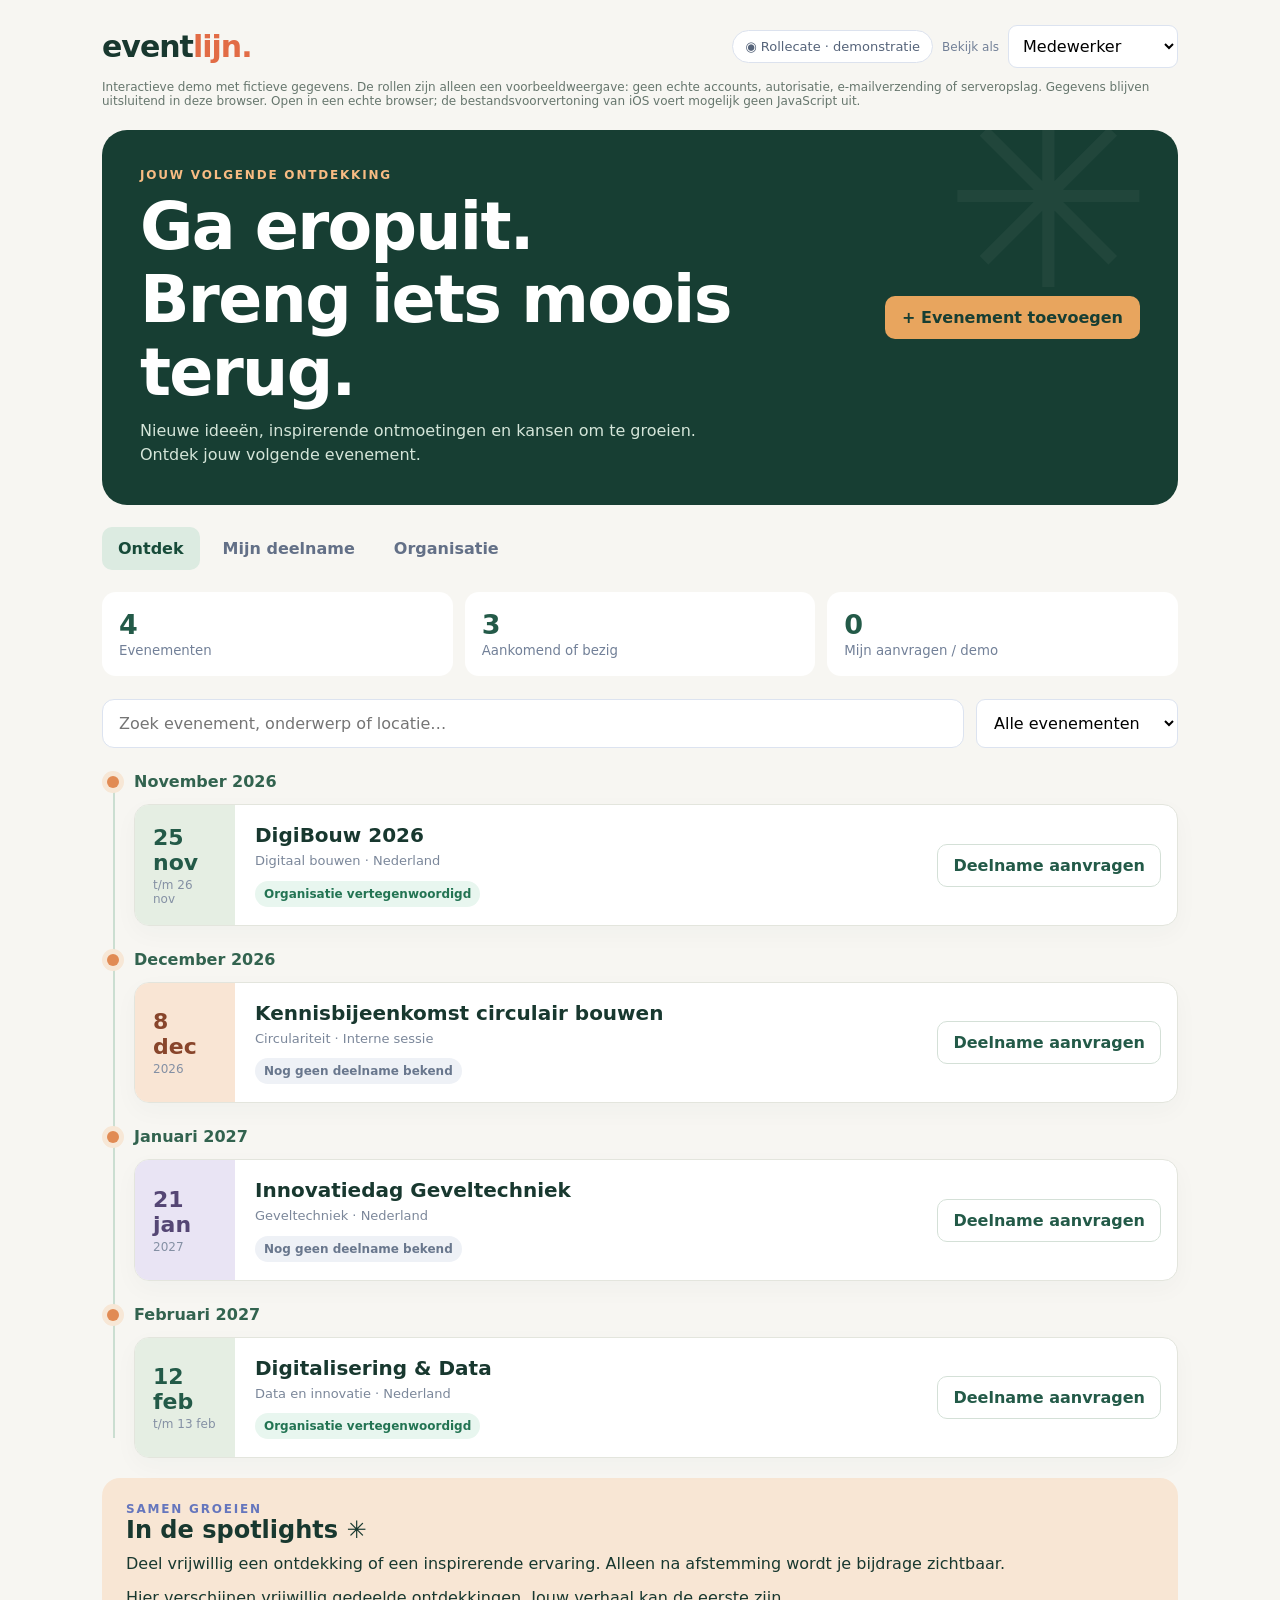
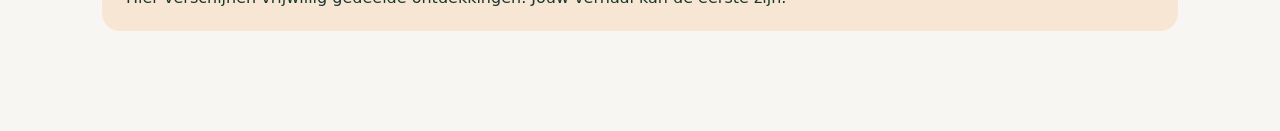
==== index.html @ b15b8f74 "Import existing Eventlijn interactive web demo" ====
<!doctype html><html lang="nl"><head><meta charset="utf-8"><meta name="viewport" content="width=device-width,initial-scale=1"><title>Eventlijn — evenementen & deelname</title><style>
:root{font-family:Inter,ui-sans-serif,system-ui,Arial;color:#1b2940;background:#f5f7fb}*{box-sizing:border-box}body{margin:0}button,input,select,textarea{font:inherit}button{cursor:pointer}button:focus-visible,input:focus-visible,select:focus-visible,textarea:focus-visible{outline:3px solid #93b4ff;outline-offset:2px}.shell{max-width:1160px;margin:auto;padding:25px 22px 80px}.top{display:flex;align-items:center;justify-content:space-between;gap:14px;flex-wrap:wrap}.logo{font-size:25px;font-weight:850;letter-spacing:-1px}.logo span{color:#5367db}.right{display:flex;align-items:center;gap:9px;flex-wrap:wrap}.chip{border:1px solid #dce2ee;border-radius:30px;padding:8px 12px;background:white;color:#56647a;font-size:13px}.notice{background:#fff8e8;border:1px solid #f3dda5;border-radius:12px;padding:12px 16px;margin:22px 0;color:#765515;font-size:13px}.hero{padding:35px 0 25px;display:flex;justify-content:space-between;gap:20px;align-items:end}.eyebrow{font-size:12px;letter-spacing:1.8px;color:#6576bd;text-transform:uppercase;font-weight:800}h1{font-size:clamp(30px,4.5vw,50px);line-height:1.12;letter-spacing:-1.7px;margin:9px 0 10px}p{line-height:1.5}.muted{color:#6c7890}.hero p{max-width:600px;margin:0}.primary{border:0;background:#4e61d5;color:white;padding:12px 17px;border-radius:10px;font-weight:750}.secondary{background:white;border:1px solid #d9e0ed;padding:11px 15px;border-radius:10px;color:#283a5b;font-weight:650}.danger{color:#b23838}.toolbar{display:flex;gap:12px;flex-wrap:wrap;align-items:center;margin:20px 0}.search{flex:1;min-width:220px}.search input{width:100%;padding:14px 16px;border:1px solid #dce3f0;border-radius:12px;background:white}select,input,textarea{border:1px solid #dce3f0;border-radius:9px;padding:10px;background:white;min-width:0}textarea{width:100%;min-height:82px;resize:vertical}.toolbar select{padding:13px}.tabs{display:flex;gap:7px;flex-wrap:wrap;margin:12px 0 22px}.tab{background:transparent;border:1px solid transparent;padding:11px 15px;border-radius:10px;color:#637087;font-weight:750}.tab.active{background:#e9edff;color:#3e50ba}.stats{display:grid;grid-template-columns:repeat(3,1fr);gap:12px;margin:0 0 23px}.stat{background:white;border:1px solid #e3e8f1;border-radius:14px;padding:17px}.stat strong{display:block;font-size:27px}.stat small{color:#728098}.timeline{position:relative;padding-left:32px;margin-top:16px}.timeline:before{content:'';position:absolute;left:11px;top:12px;bottom:20px;width:2px;background:#d8dff1}.month{font-weight:800;color:#5262aa;margin:24px 0 13px;position:relative;text-transform:capitalize}.month:before{content:'';position:absolute;left:-27px;top:4px;width:12px;height:12px;border-radius:50%;background:#6476dd;box-shadow:0 0 0 5px #e8ecff}.event{display:grid;grid-template-columns:94px 1fr auto;gap:20px;align-items:center;background:white;border:1px solid #e3e8f1;border-radius:15px;padding:20px;margin:12px 0;box-shadow:0 6px 20px #24345508}.date{font-size:22px;font-weight:850;color:#4458b7}.date span{display:block;font-size:12px;font-weight:500;color:#8490a4;margin-top:3px}.event h3{font-size:18px;margin:0 0 4px}.event p{font-size:13px;color:#7b879a;margin:0 0 10px}.tag{display:inline-block;border-radius:50px;padding:6px 9px;background:#e8f6ef;color:#237453;font-size:12px;font-weight:700}.tag.mutedtag{background:#eef1f6;color:#69778d}.tag.now{background:#fff0d8;color:#96651c}.panel{background:white;border:1px solid #e3e8f1;border-radius:15px;padding:22px;margin-top:16px}.panel h2{margin:0 0 14px}.item{padding:14px 0;border-bottom:1px solid #edf0f5;display:flex;justify-content:space-between;align-items:center;gap:14px;flex-wrap:wrap}.item:last-child{border-bottom:0}.item small{color:#748099}.actions{display:flex;gap:7px;flex-wrap:wrap}.empty{background:white;border:1px dashed #d6dfef;border-radius:12px;padding:26px;color:#7b8799}.overlay{position:fixed;inset:0;background:#16233a99;display:none;align-items:center;justify-content:center;padding:18px;z-index:10}.overlay.show{display:flex}.dialog{background:white;border-radius:18px;width:min(570px,100%);max-height:92vh;overflow:auto;padding:25px;box-shadow:0 20px 70px #17223835}.dialog h2{margin:0 0 7px}.fields{display:grid;grid-template-columns:1fr 1fr;gap:13px}.field{display:flex;flex-direction:column;gap:6px;margin:12px 0}.field label{font-size:13px;font-weight:700}.wide{grid-column:1/-1}.footer{display:flex;justify-content:flex-end;gap:8px;margin-top:20px}.hint{font-size:12px;color:#728097}.hidden{display:none!important}@media(max-width:720px){.event{grid-template-columns:1fr;gap:10px}.event .secondary{width:100%}.stats{grid-template-columns:1fr 1fr}.hero{display:block}.fields{grid-template-columns:1fr}.shell{padding:18px 14px 60px}}

:root{background:#f7f6f2;color:#18382f}.shell{max-width:1120px}.logo{color:#18382f;font-size:30px}.logo span{color:#e26c46}.hero{background:#173e33;color:#fff;border-radius:25px;padding:38px;margin:22px 0;position:relative;overflow:hidden;align-items:center}.hero:after{content:'✳';position:absolute;right:25px;top:-75px;font-size:250px;color:#ffffff0b;pointer-events:none}.hero .muted{color:#d4e5d9}.hero .eyebrow{color:#f8bc83}.hero h1{max-width:650px;font-size:clamp(36px,6vw,65px)}.primary{background:#e8a55e;color:#173e33;position:relative;z-index:1}.secondary{color:#235a48;border-color:#d4e0d7}.tab.active{background:#dcebe1;color:#174b39}.month{color:#32634f}.month:before{background:#e18b54;box-shadow:0 0 0 5px #f7e7d6}.timeline:before{background:#cbded1}.event{border:1px solid #e3e5dd;box-shadow:0 8px 25px #173e3308;grid-template-columns:100px 1fr auto;padding:0;overflow:hidden}.event .date{background:#e5eee3;color:#235a48;align-self:stretch;display:flex;flex-direction:column;justify-content:center;padding:18px}.event>div:nth-child(2){padding:18px 0}.event>button{margin:16px}.event:nth-of-type(3n+2) .date{background:#f9e5d4;color:#88452b}.event:nth-of-type(3n+3) .date{background:#e9e4f4;color:#554674}.stat{border:0;background:#fff}.stat strong{color:#235a48}.notice{background:transparent;border:0;padding:0;color:#66766d;margin:12px 0;font-size:12px}.spot{background:#f8e6d4;border-radius:18px;padding:24px;margin:20px 0}.spot h2{margin:0 0 8px}.spot p{margin:0 0 12px}.spotitem{background:#fff9f2;border-radius:12px;padding:14px;margin-top:8px}.tag{white-space:normal}.hero .primary{flex-shrink:0}.progress{font-size:12px;color:#32634f;margin-top:7px}.dialog{border-radius:24px}.event h3{font-size:20px}.toast{position:fixed;bottom:20px;left:50%;transform:translateX(-50%);background:#173e33;color:white;padding:14px 20px;border-radius:12px;z-index:30;max-width:90%;box-shadow:0 5px 25px #0003}.confetti{position:fixed;top:-20px;z-index:40;pointer-events:none;animation:fall 1.5s ease-in forwards}@keyframes fall{to{transform:translateY(110vh) rotate(480deg);opacity:0}}@media(prefers-reduced-motion:reduce){.confetti{display:none}}@media(max-width:720px){.hero{padding:25px}.hero .primary{margin-top:20px}.event{grid-template-columns:76px 1fr;gap:10px}.event .date{padding:12px;font-size:17px}.event>div:nth-child(2){padding:12px 10px 0 0}.event>button{grid-column:1/-1;width:auto!important;margin:0 12px 12px}.timeline{padding-left:22px}.timeline:before{left:4px}.month:before{left:-23px}.stats{grid-template-columns:repeat(3,1fr);gap:6px}.stat{padding:10px}.stat strong{font-size:22px}.stat small{font-size:11px}}
</style></head><body><div class="shell"><header class="top"><div class="logo">event<span>lijn.</span></div><div class="right"><span class="chip">◉ Rollecate · demonstratie</span><label for="role" class="hint">Bekijk als</label><select id="role"><option value="employee">Medewerker</option><option value="manager">Leidinggevende</option><option value="vera">Vera · beheer</option></select></div></header><div class="notice">Interactieve demo met fictieve gegevens. De rollen zijn alleen een voorbeeldweergave: geen echte accounts, autorisatie, e-mailverzending of serveropslag. Gegevens blijven uitsluitend in deze browser. Open in een echte browser; de bestandsvoorvertoning van iOS voert mogelijk geen JavaScript uit.</div><section class="hero"><div><div class="eyebrow">Jouw volgende ontdekking</div><h1>Ga eropuit.<br>Breng iets moois terug.</h1><p class="muted">Nieuwe ideeën, inspirerende ontmoetingen en kansen om te groeien. Ontdek jouw volgende evenement.</p></div><button class="primary" id="add">+ Evenement toevoegen</button></section><nav class="tabs" aria-label="Onderdelen"><button class="tab active" data-view="events">Ontdek</button><button class="tab" data-view="requests">Mijn deelname</button><button class="tab" data-view="admin">Organisatie</button></nav><section id="eventsView"><div class="stats"><div class="stat"><strong id="countEvents">0</strong><small>Evenementen</small></div><div class="stat"><strong id="countUpcoming">0</strong><small>Aankomend of bezig</small></div><div class="stat"><strong id="countRequests">0</strong><small>Mijn aanvragen / demo</small></div></div><div class="toolbar"><div class="search"><input id="search" placeholder="Zoek evenement, onderwerp of locatie…" aria-label="Zoek evenementen"></div><select id="filter" aria-label="Filter evenementen"><option value="all">Alle evenementen</option><option value="upcoming">Aankomend / bezig</option><option value="past">Afgelopen</option></select></div><div id="timeline" class="timeline"></div><section class="spot"><div class="eyebrow">Samen groeien</div><h2>In de spotlights ✳</h2><p>Deel vrijwillig een ontdekking of een inspirerende ervaring. Alleen na afstemming wordt je bijdrage zichtbaar.</p><div id="spotlights"></div></section></section><section id="requestsView" class="hidden"><div class="panel"><h2 id="requestHeading">Mijn aanvragen</h2><p class="muted" id="requestIntro"></p><div id="requestList"></div></div></section><section id="adminView" class="hidden"><div class="panel"><h2>Organisatie-instellingen</h2><p>Rollecate is in deze demo de eerste organisatie. Vera beoordeelt nieuwe accounts en neemt definitieve besluiten.</p><div class="item"><div><b>Nieuwe medewerker</b><br><small>Registratie wacht op bevestiging door Vera</small></div><span class="tag mutedtag">Demo: nog niet gekoppeld</span></div><div class="item"><div><b>Gegevensopslag</b><br><small>JSON-export voor testdoeleinden; geen centrale opslag</small></div><button class="secondary" id="export">Exporteer demo-JSON</button></div><div class="item"><div><b>Demo opnieuw beginnen</b><br><small>Verwijdert alleen de lokaal opgeslagen testgegevens in deze browser</small></div><button class="secondary danger" id="reset">Reset demo</button></div></div></section></div><div class="overlay" id="overlay" role="dialog" aria-modal="true" aria-labelledby="dialogTitle"><div class="dialog"><h2 id="dialogTitle"></h2><p class="muted" id="dialogInfo"></p><form id="form"><div id="fields"></div><div class="footer"><button type="button" class="secondary" id="cancel">Annuleren</button><button type="submit" class="primary" id="submit">Opslaan</button></div></form></div></div><script>
const seed=[{id:'ev1',title:'DigiBouw 2026',start:'2026-11-25',end:'2026-11-26',location:'Nederland',topic:'Digitaal bouwen',represented:true},{id:'ev2',title:'Kennisbijeenkomst circulair bouwen',start:'2026-12-08',end:'2026-12-08',location:'Interne sessie',topic:'Circulariteit',represented:false},{id:'ev3',title:'Innovatiedag Geveltechniek',start:'2027-01-21',end:'2027-01-21',location:'Nederland',topic:'Geveltechniek',represented:false},{id:'ev4',title:'Digitalisering & Data',start:'2027-02-12',end:'2027-02-13',location:'Nederland',topic:'Data en innovatie',represented:true}];const makeId=()=> 'demo-'+Date.now().toString(36)+'-'+Math.random().toString(36).slice(2);const key='eventlijn-demo-v4';let state;try{state=JSON.parse(localStorage.getItem(key))}catch{}if(!state||!Array.isArray(state.events)||!Array.isArray(state.requests))state={events:JSON.parse(JSON.stringify(seed)),requests:[]};const demoEmail='medewerker@example.test',demoManager='manager@example.test';let role='employee',view='events',selected=null,mode='';const $=id=>document.getElementById(id),save=()=>{try{localStorage.setItem(key,JSON.stringify(state))}catch{}},fmt=s=>new Date(s+'T12:00:00').toLocaleDateString('nl-NL',{day:'numeric',month:'short'}),month=s=>new Date(s+'T12:00:00').toLocaleDateString('nl-NL',{month:'long',year:'numeric'}),today=()=>new Date().toLocaleDateString('sv-SE'),norm=s=>(s||'').toLowerCase().normalize('NFD').replace(/[\u0300-\u036f]/g,'').replace(/[^a-z0-9]/g,'');function distance(a,b){a=norm(a);b=norm(b);const d=Array.from({length:a.length+1},(_,i)=>[i]);for(let j=1;j<=b.length;j++)d[0][j]=j;for(let i=1;i<=a.length;i++)for(let j=1;j<=b.length;j++)d[i][j]=Math.min(d[i-1][j]+1,d[i][j-1]+1,d[i-1][j-1]+(a[i-1]===b[j-1]?0:1));return d[a.length][b.length]}function field(name,label,type='text',required=true,extra=''){return `<div class="field"><label for="f_${name}">${label}</label><input id="f_${name}" name="${name}" type="${type}" ${required?'required':''} ${extra}></div>`}function textarea(name,label,required=true){return `<div class="field wide"><label for="f_${name}">${label}</label><textarea id="f_${name}" name="${name}" ${required?'required':''}></textarea></div>`}function open(title,info,html,action,button='Opslaan'){mode=action;$('dialogTitle').textContent=title;$('dialogInfo').textContent=info;$('fields').innerHTML=`<div class="fields">${html}</div>`;$('submit').textContent=button;$('overlay').classList.add('show');$('fields').querySelector('input')?.focus()}function close(){$('overlay').classList.remove('show')}function render(){const q=norm($('search').value),f=$('filter').value,now=today();const list=state.events.filter(e=>(!q||norm(e.title+' '+e.topic+' '+e.location).includes(q)||distance(e.title,q)<=2)&&(f==='all'||(f==='upcoming'?e.end>=now:e.end<now))).sort((a,b)=>a.start.localeCompare(b.start));$('countEvents').textContent=state.events.length;$('countUpcoming').textContent=state.events.filter(e=>e.end>=now).length;$('countRequests').textContent=state.requests.filter(r=>role==='vera'||(role==='manager'?r.manager===demoManager:r.email===demoEmail)).length;$('timeline').replaceChildren();if(!list.length){$('timeline').innerHTML='<div class="empty">Geen evenementen gevonden. Je kunt zelf een evenement toevoegen.</div>';return}let last='';for(const e of list){const m=month(e.start);if(m!==last){const h=document.createElement('div');h.className='month';h.textContent=m;$('timeline').append(h);last=m}const card=document.createElement('article');card.className='event';const date=document.createElement('div');date.className='date';date.textContent=fmt(e.start);const sub=document.createElement('span');sub.textContent=e.start!==e.end?'t/m '+fmt(e.end):e.start.slice(0,4);date.append(sub);const info=document.createElement('div'),h=document.createElement('h3');h.textContent=e.title;const p=document.createElement('p');p.textContent=e.topic+' · '+e.location;const tag=document.createElement('span');tag.className='tag'+((e.represented||state.requests.some(r=>r.eventId===e.id&&['Goedgekeurd','Evaluatie open','Afgesloten'].includes(r.status)))?'':' mutedtag');tag.textContent=(e.represented||state.requests.some(r=>r.eventId===e.id&&['Goedgekeurd','Evaluatie open','Afgesloten'].includes(r.status)))?'Organisatie vertegenwoordigd':'Nog geen deelname bekend';info.append(h,p,tag);const b=document.createElement('button');b.className='secondary';b.textContent='Deelname aanvragen';b.onclick=()=>request(e);card.append(date,info,b);$('timeline').append(card)}}function request(e){selected=e;open('Deelname aanvragen',e.title+' · '+fmt(e.start)+(e.start===e.end?'':' – '+fmt(e.end)),field('name','Naam','text',true,'value="Demo medewerker"')+field('email','Zakelijk e-mailadres','email',true,'value="medewerker@example.test" readonly')+field('manager','E-mailadres leidinggevende','email',true,'value="manager@example.test" readonly')+field('day','Bezoekdag','date',true,`min="${e.start}" max="${e.end}" value="${e.start}"`)+textarea('goal','Wat wil je ontdekken?')+textarea('benefit','Wat kan dit jouw organisatie brengen?'),'request','Aanvraag vastleggen')}function addEvent(){open('Nieuw evenement','Controleer eerst of het evenement al in de tijdlijn staat.',field('title','Naam evenement')+field('start','Startdatum','date')+field('end','Einddatum','date')+field('location','Locatie','text',false)+field('topic','Onderwerp','text',false),'event','Evenement toevoegen');$('f_title').addEventListener('input',()=>{const v=$('f_title').value;const matches=state.events.filter(e=>norm(v).length>3&&(norm(e.title).includes(norm(v))||distance(e.title,v)<=3));$('dialogInfo').textContent=matches.length?'Mogelijk al aanwezig: '+matches.map(e=>e.title).join(', '):'Controleer eerst of het evenement al in de tijdlijn staat.'})}function requestList(){const list=$('requestList');list.replaceChildren();$('requestHeading').textContent=role==='employee'?'Mijn aanvragen':role==='manager'?'Aanvragen ter beoordeling':'Centrale aanvragen';$('requestIntro').textContent=role==='employee'?'In deze demo zijn aanvragen lokaal zichtbaar. Er is nog geen echte accountcontrole.':role==='manager'?'Voorbeeld van de eerste goedkeuringsstap.':'Vera ziet alle aanvragen, inclusief openstaande beoordelingen en evaluaties.';if(!state.requests.length){list.innerHTML='<div class="empty">Nog geen aanvragen. Maak een aanvraag via de tijdlijn.</div>';return}for(const r of [...state.requests].filter(r=>role==='vera'||(role==='manager'?r.manager===demoManager:r.email===demoEmail)).reverse()){const e=state.events.find(x=>x.id===r.eventId);const item=document.createElement('div');item.className='item';const d=document.createElement('div');const b=document.createElement('b');b.textContent=(e?.title||'Evenement')+' · '+r.name;const sm=document.createElement('small');sm.textContent=`${r.day} · ${r.status} · ${r.email}`;d.append(b,document.createElement('br'),sm);const goal=document.createElement('p');goal.textContent=r.goal||'';d.append(goal);if(r.benefit){const benefit=document.createElement('small');benefit.textContent=r.benefit;d.append(benefit)}const a=document.createElement('div');a.className='actions';function btn(label,fn){const x=document.createElement('button');x.className='secondary';x.textContent=label;x.onclick=fn;a.append(x)}if(role==='manager'&&r.status==='Bij leidinggevende'){btn('Goedkeuren',()=>change(r,'Bij Vera','Leidinggevende akkoord'));btn('Afwijzen',()=>change(r,'Afgewezen door leidinggevende','Leidinggevende afgewezen'))}if(role==='vera'){if(r.status==='Bij Vera'){btn('Definitief akkoord',()=>change(r,'Goedgekeurd','Vera akkoord'));btn('Afwijzen',()=>change(r,'Afgewezen door Vera','Vera afgewezen'))}if(r.status==='Goedgekeurd'){btn('Deelname intrekken',()=>change(r,'Ingetrokken door Vera','Vera heeft deelname ingetrokken'))}if(r.status==='Goedgekeurd'||r.status==='Evaluatie open'){btn('Afsluiten',()=>closeOut(r))}}if(role==='employee'&&(r.status==='Goedgekeurd'||r.status==='Evaluatie open'))btn('Terugkoppeling',()=>evaluation(r));if(role==='employee'&&r.status==='Afgesloten'&&!r.spot)btn('In de spotlights',()=>spot(r));if(role==='vera'&&r.spot&&!r.spot.published)btn('Publiceren na afstemming',()=>{if(confirm('Is de tekst afgestemd met de medewerker?')){r.spot.published=true;save();renderSpots();requestList()}});if(r.spot&&r.spot.published&&(role==='employee'||role==='vera'))btn('Spotlight intrekken',()=>{r.spot.published=false;save();renderSpots();requestList()});item.append(d,a);list.append(item)}}function change(r,status,note){r.status=status;r.history.push({at:new Date().toISOString(),note});save();requestList();render()}function evaluation(r){selected=r;open('Terugkoppeling','Leg kort vast wat het evenement heeft opgeleverd.',textarea('outcome','Wat heb je daadwerkelijk opgehaald?')+field('reference','Waar is eventuele kennis opgeslagen? (link of locatie)', 'text',false),'evaluation','Terugkoppeling opslaan')}function closeOut(r){selected=r;open('Deelname afsluiten','Vera kan ook na mondeling contact afsluiten.',`<div class="field wide"><label for="f_result">Afsluitreden</label><select name="result" id="f_result"><option>Doel behaald</option><option>Vervolgactie nodig</option><option>Doel niet behaald</option><option>Mondeling afgehandeld</option><option>Administratief afgesloten</option></select></div>`+textarea('note','Korte toelichting',false)+field('reference','Verwijzing naar opgeslagen kennis', 'text',false),'close','Afsluiten')}function spot(r){selected=r;open('Jouw moment in de spotlights','Vrijwillig. Vera publiceert pas na afstemming.',textarea('spot','Welke ontdekking wil je delen?'),'spot','Voorstellen')}function renderSpots(){const el=$('spotlights');el.replaceChildren();const rows=state.requests.filter(r=>r.spot?.published);if(!rows.length){el.textContent='Hier verschijnen vrijwillig gedeelde ontdekkingen. Jouw verhaal kan de eerste zijn.';return}for(const r of rows){const d=document.createElement('div');d.className='spotitem';const h=document.createElement('strong');h.textContent=r.name+' · '+(state.events.find(e=>e.id===r.eventId)?.title||'Evenement');const p=document.createElement('p');p.textContent=r.spot.text;d.append(h,p);el.append(d)}}function celebrate(message){const t=document.createElement('div');t.className='toast';t.setAttribute('role','status');t.textContent=message;document.body.append(t);setTimeout(()=>t.remove(),3500);for(let i=0;i<22;i++){const c=document.createElement('span');c.className='confetti';c.textContent='✦';c.style.left=Math.random()*100+'vw';c.style.color=['#e8a55e','#32735a','#e26c46'][i%3];c.style.animationDelay=Math.random()*.35+'s';document.body.append(c);setTimeout(()=>c.remove(),2000)}}function exportJson(){const blob=new Blob([JSON.stringify({schemaVersion:2,organization:'Rollecate',...state},null,2)],{type:'application/json'});const url=URL.createObjectURL(blob),a=document.createElement('a');a.href=url;a.download='eventlijn-demo.json';a.click();setTimeout(()=>URL.revokeObjectURL(url),1000)}$('form').onsubmit=ev=>{ev.preventDefault();const data={};new FormData(ev.target).forEach((value,key)=>{data[key]=value});if(mode==='event'){if(data.end<data.start){alert('Einddatum moet op of na de startdatum liggen.');return}const dup=state.events.find(e=>norm(e.title)===norm(data.title)&&e.start<=data.end&&e.end>=data.start);if(dup){alert('Dit evenement bestaat al in de gekozen periode. Gebruik de bestaande kaart.');return}state.events.push({id:makeId(),...data,represented:false})}else if(mode==='request'){state.requests.push({id:makeId(),eventId:selected.id,...data,status:'Bij leidinggevende',history:[{at:new Date().toISOString(),note:'Aanvraag lokaal aangemaakt'}]});celebrate('Aanvraag vastgelegd! Op naar iets nieuws.');}else if(mode==='spot'){selected.spot={text:data.spot,published:false};celebrate('Je bijdrage is klaar voor afstemming.');}else if(mode==='evaluation'){selected.outcome=data.outcome;selected.reference=data.reference;selected.status='Evaluatie open';selected.history.push({at:new Date().toISOString(),note:'Terugkoppeling ingevuld'})}else if(mode==='close'){selected.result=data.result;selected.note=data.note;selected.reference=data.reference||selected.reference||'';selected.status='Afgesloten';selected.history.push({at:new Date().toISOString(),note:'Afgesloten: '+data.result})}save();close();render();renderSpots();requestList();if(mode==='request'){view='requests';switchView()} };function switchView(){for(const v of ['events','requests','admin'])$(v+'View').classList.toggle('hidden',v!==view);document.querySelectorAll('[data-view]').forEach(b=>b.classList.toggle('active',b.dataset.view===view));requestList()}document.querySelectorAll('[data-view]').forEach(b=>b.onclick=()=>{view=b.dataset.view;switchView()});$('role').onchange=e=>{role=e.target.value;requestList()};$('search').oninput=render;$('filter').onchange=render;$('add').onclick=addEvent;$('cancel').onclick=close;$('overlay').onclick=e=>{if(e.target===$('overlay'))close()};document.addEventListener('keydown',e=>{if(e.key==='Escape')close()});$('export').onclick=exportJson;$('reset').onclick=()=>{if(confirm('Alle lokale demo-aanvragen en toegevoegde evenementen wissen?')){state={events:JSON.parse(JSON.stringify(seed)),requests:[]};save();render();requestList()}};render();renderSpots();switchView();
</script></body></html>
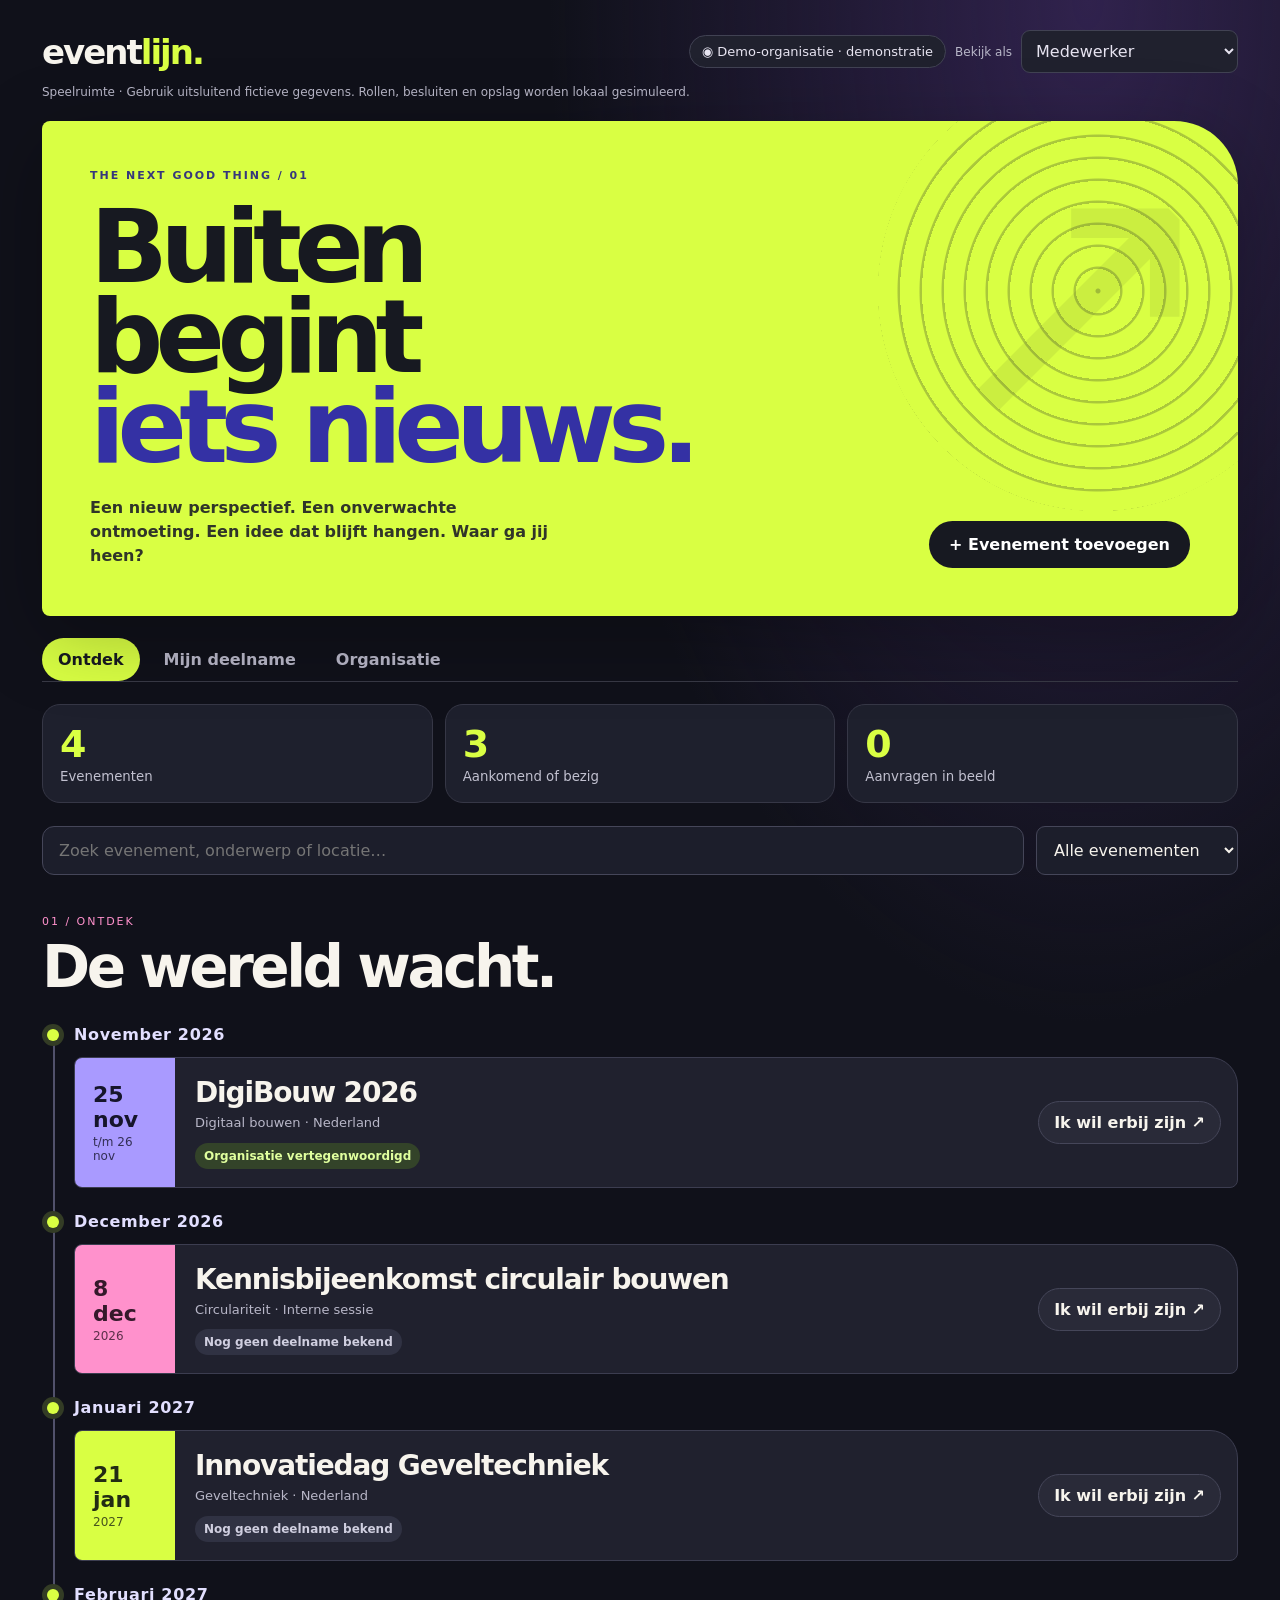
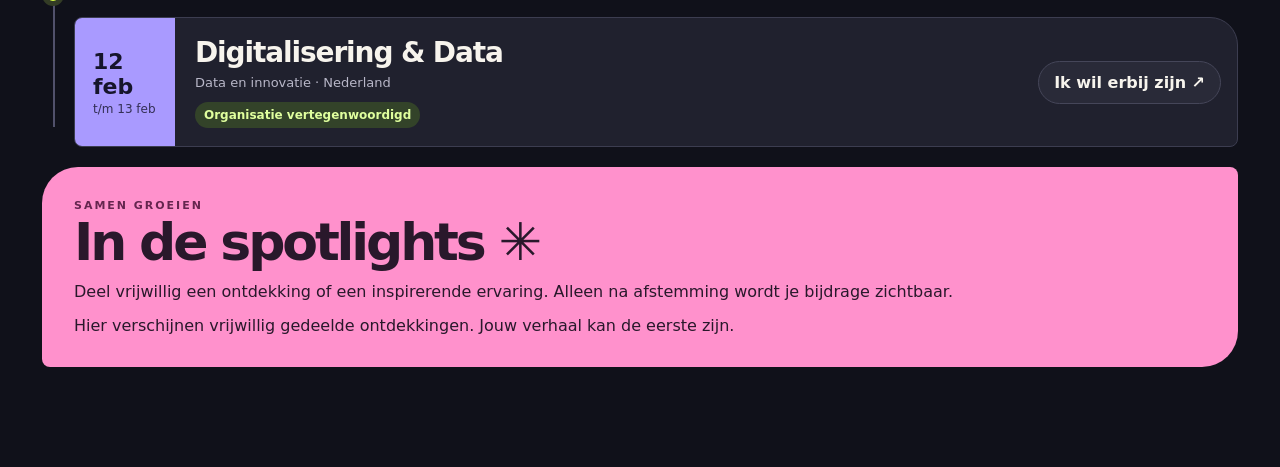
==== commit 77eb8033: "Redesign Eventlijn as expressive discovery platform and anonymize admin role" ====
--- a/index.html
+++ b/index.html
@@ -2,6 +2,8 @@
 :root{font-family:Inter,ui-sans-serif,system-ui,Arial;color:#1b2940;background:#f5f7fb}*{box-sizing:border-box}body{margin:0}button,input,select,textarea{font:inherit}button{cursor:pointer}button:focus-visible,input:focus-visible,select:focus-visible,textarea:focus-visible{outline:3px solid #93b4ff;outline-offset:2px}.shell{max-width:1160px;margin:auto;padding:25px 22px 80px}.top{display:flex;align-items:center;justify-content:space-between;gap:14px;flex-wrap:wrap}.logo{font-size:25px;font-weight:850;letter-spacing:-1px}.logo span{color:#5367db}.right{display:flex;align-items:center;gap:9px;flex-wrap:wrap}.chip{border:1px solid #dce2ee;border-radius:30px;padding:8px 12px;background:white;color:#56647a;font-size:13px}.notice{background:#fff8e8;border:1px solid #f3dda5;border-radius:12px;padding:12px 16px;margin:22px 0;color:#765515;font-size:13px}.hero{padding:35px 0 25px;display:flex;justify-content:space-between;gap:20px;align-items:end}.eyebrow{font-size:12px;letter-spacing:1.8px;color:#6576bd;text-transform:uppercase;font-weight:800}h1{font-size:clamp(30px,4.5vw,50px);line-height:1.12;letter-spacing:-1.7px;margin:9px 0 10px}p{line-height:1.5}.muted{color:#6c7890}.hero p{max-width:600px;margin:0}.primary{border:0;background:#4e61d5;color:white;padding:12px 17px;border-radius:10px;font-weight:750}.secondary{background:white;border:1px solid #d9e0ed;padding:11px 15px;border-radius:10px;color:#283a5b;font-weight:650}.danger{color:#b23838}.toolbar{display:flex;gap:12px;flex-wrap:wrap;align-items:center;margin:20px 0}.search{flex:1;min-width:220px}.search input{width:100%;padding:14px 16px;border:1px solid #dce3f0;border-radius:12px;background:white}select,input,textarea{border:1px solid #dce3f0;border-radius:9px;padding:10px;background:white;min-width:0}textarea{width:100%;min-height:82px;resize:vertical}.toolbar select{padding:13px}.tabs{display:flex;gap:7px;flex-wrap:wrap;margin:12px 0 22px}.tab{background:transparent;border:1px solid transparent;padding:11px 15px;border-radius:10px;color:#637087;font-weight:750}.tab.active{background:#e9edff;color:#3e50ba}.stats{display:grid;grid-template-columns:repeat(3,1fr);gap:12px;margin:0 0 23px}.stat{background:white;border:1px solid #e3e8f1;border-radius:14px;padding:17px}.stat strong{display:block;font-size:27px}.stat small{color:#728098}.timeline{position:relative;padding-left:32px;margin-top:16px}.timeline:before{content:'';position:absolute;left:11px;top:12px;bottom:20px;width:2px;background:#d8dff1}.month{font-weight:800;color:#5262aa;margin:24px 0 13px;position:relative;text-transform:capitalize}.month:before{content:'';position:absolute;left:-27px;top:4px;width:12px;height:12px;border-radius:50%;background:#6476dd;box-shadow:0 0 0 5px #e8ecff}.event{display:grid;grid-template-columns:94px 1fr auto;gap:20px;align-items:center;background:white;border:1px solid #e3e8f1;border-radius:15px;padding:20px;margin:12px 0;box-shadow:0 6px 20px #24345508}.date{font-size:22px;font-weight:850;color:#4458b7}.date span{display:block;font-size:12px;font-weight:500;color:#8490a4;margin-top:3px}.event h3{font-size:18px;margin:0 0 4px}.event p{font-size:13px;color:#7b879a;margin:0 0 10px}.tag{display:inline-block;border-radius:50px;padding:6px 9px;background:#e8f6ef;color:#237453;font-size:12px;font-weight:700}.tag.mutedtag{background:#eef1f6;color:#69778d}.tag.now{background:#fff0d8;color:#96651c}.panel{background:white;border:1px solid #e3e8f1;border-radius:15px;padding:22px;margin-top:16px}.panel h2{margin:0 0 14px}.item{padding:14px 0;border-bottom:1px solid #edf0f5;display:flex;justify-content:space-between;align-items:center;gap:14px;flex-wrap:wrap}.item:last-child{border-bottom:0}.item small{color:#748099}.actions{display:flex;gap:7px;flex-wrap:wrap}.empty{background:white;border:1px dashed #d6dfef;border-radius:12px;padding:26px;color:#7b8799}.overlay{position:fixed;inset:0;background:#16233a99;display:none;align-items:center;justify-content:center;padding:18px;z-index:10}.overlay.show{display:flex}.dialog{background:white;border-radius:18px;width:min(570px,100%);max-height:92vh;overflow:auto;padding:25px;box-shadow:0 20px 70px #17223835}.dialog h2{margin:0 0 7px}.fields{display:grid;grid-template-columns:1fr 1fr;gap:13px}.field{display:flex;flex-direction:column;gap:6px;margin:12px 0}.field label{font-size:13px;font-weight:700}.wide{grid-column:1/-1}.footer{display:flex;justify-content:flex-end;gap:8px;margin-top:20px}.hint{font-size:12px;color:#728097}.hidden{display:none!important}@media(max-width:720px){.event{grid-template-columns:1fr;gap:10px}.event .secondary{width:100%}.stats{grid-template-columns:1fr 1fr}.hero{display:block}.fields{grid-template-columns:1fr}.shell{padding:18px 14px 60px}}
 
 :root{background:#f7f6f2;color:#18382f}.shell{max-width:1120px}.logo{color:#18382f;font-size:30px}.logo span{color:#e26c46}.hero{background:#173e33;color:#fff;border-radius:25px;padding:38px;margin:22px 0;position:relative;overflow:hidden;align-items:center}.hero:after{content:'✳';position:absolute;right:25px;top:-75px;font-size:250px;color:#ffffff0b;pointer-events:none}.hero .muted{color:#d4e5d9}.hero .eyebrow{color:#f8bc83}.hero h1{max-width:650px;font-size:clamp(36px,6vw,65px)}.primary{background:#e8a55e;color:#173e33;position:relative;z-index:1}.secondary{color:#235a48;border-color:#d4e0d7}.tab.active{background:#dcebe1;color:#174b39}.month{color:#32634f}.month:before{background:#e18b54;box-shadow:0 0 0 5px #f7e7d6}.timeline:before{background:#cbded1}.event{border:1px solid #e3e5dd;box-shadow:0 8px 25px #173e3308;grid-template-columns:100px 1fr auto;padding:0;overflow:hidden}.event .date{background:#e5eee3;color:#235a48;align-self:stretch;display:flex;flex-direction:column;justify-content:center;padding:18px}.event>div:nth-child(2){padding:18px 0}.event>button{margin:16px}.event:nth-of-type(3n+2) .date{background:#f9e5d4;color:#88452b}.event:nth-of-type(3n+3) .date{background:#e9e4f4;color:#554674}.stat{border:0;background:#fff}.stat strong{color:#235a48}.notice{background:transparent;border:0;padding:0;color:#66766d;margin:12px 0;font-size:12px}.spot{background:#f8e6d4;border-radius:18px;padding:24px;margin:20px 0}.spot h2{margin:0 0 8px}.spot p{margin:0 0 12px}.spotitem{background:#fff9f2;border-radius:12px;padding:14px;margin-top:8px}.tag{white-space:normal}.hero .primary{flex-shrink:0}.progress{font-size:12px;color:#32634f;margin-top:7px}.dialog{border-radius:24px}.event h3{font-size:20px}.toast{position:fixed;bottom:20px;left:50%;transform:translateX(-50%);background:#173e33;color:white;padding:14px 20px;border-radius:12px;z-index:30;max-width:90%;box-shadow:0 5px 25px #0003}.confetti{position:fixed;top:-20px;z-index:40;pointer-events:none;animation:fall 1.5s ease-in forwards}@keyframes fall{to{transform:translateY(110vh) rotate(480deg);opacity:0}}@media(prefers-reduced-motion:reduce){.confetti{display:none}}@media(max-width:720px){.hero{padding:25px}.hero .primary{margin-top:20px}.event{grid-template-columns:76px 1fr;gap:10px}.event .date{padding:12px;font-size:17px}.event>div:nth-child(2){padding:12px 10px 0 0}.event>button{grid-column:1/-1;width:auto!important;margin:0 12px 12px}.timeline{padding-left:22px}.timeline:before{left:4px}.month:before{left:-23px}.stats{grid-template-columns:repeat(3,1fr);gap:6px}.stat{padding:10px}.stat strong{font-size:22px}.stat small{font-size:11px}}
-</style></head><body><div class="shell"><header class="top"><div class="logo">event<span>lijn.</span></div><div class="right"><span class="chip">◉ Rollecate · demonstratie</span><label for="role" class="hint">Bekijk als</label><select id="role"><option value="employee">Medewerker</option><option value="manager">Leidinggevende</option><option value="vera">Vera · beheer</option></select></div></header><div class="notice">Interactieve demo met fictieve gegevens. De rollen zijn alleen een voorbeeldweergave: geen echte accounts, autorisatie, e-mailverzending of serveropslag. Gegevens blijven uitsluitend in deze browser. Open in een echte browser; de bestandsvoorvertoning van iOS voert mogelijk geen JavaScript uit.</div><section class="hero"><div><div class="eyebrow">Jouw volgende ontdekking</div><h1>Ga eropuit.<br>Breng iets moois terug.</h1><p class="muted">Nieuwe ideeën, inspirerende ontmoetingen en kansen om te groeien. Ontdek jouw volgende evenement.</p></div><button class="primary" id="add">+ Evenement toevoegen</button></section><nav class="tabs" aria-label="Onderdelen"><button class="tab active" data-view="events">Ontdek</button><button class="tab" data-view="requests">Mijn deelname</button><button class="tab" data-view="admin">Organisatie</button></nav><section id="eventsView"><div class="stats"><div class="stat"><strong id="countEvents">0</strong><small>Evenementen</small></div><div class="stat"><strong id="countUpcoming">0</strong><small>Aankomend of bezig</small></div><div class="stat"><strong id="countRequests">0</strong><small>Mijn aanvragen / demo</small></div></div><div class="toolbar"><div class="search"><input id="search" placeholder="Zoek evenement, onderwerp of locatie…" aria-label="Zoek evenementen"></div><select id="filter" aria-label="Filter evenementen"><option value="all">Alle evenementen</option><option value="upcoming">Aankomend / bezig</option><option value="past">Afgelopen</option></select></div><div id="timeline" class="timeline"></div><section class="spot"><div class="eyebrow">Samen groeien</div><h2>In de spotlights ✳</h2><p>Deel vrijwillig een ontdekking of een inspirerende ervaring. Alleen na afstemming wordt je bijdrage zichtbaar.</p><div id="spotlights"></div></section></section><section id="requestsView" class="hidden"><div class="panel"><h2 id="requestHeading">Mijn aanvragen</h2><p class="muted" id="requestIntro"></p><div id="requestList"></div></div></section><section id="adminView" class="hidden"><div class="panel"><h2>Organisatie-instellingen</h2><p>Rollecate is in deze demo de eerste organisatie. Vera beoordeelt nieuwe accounts en neemt definitieve besluiten.</p><div class="item"><div><b>Nieuwe medewerker</b><br><small>Registratie wacht op bevestiging door Vera</small></div><span class="tag mutedtag">Demo: nog niet gekoppeld</span></div><div class="item"><div><b>Gegevensopslag</b><br><small>JSON-export voor testdoeleinden; geen centrale opslag</small></div><button class="secondary" id="export">Exporteer demo-JSON</button></div><div class="item"><div><b>Demo opnieuw beginnen</b><br><small>Verwijdert alleen de lokaal opgeslagen testgegevens in deze browser</small></div><button class="secondary danger" id="reset">Reset demo</button></div></div></section></div><div class="overlay" id="overlay" role="dialog" aria-modal="true" aria-labelledby="dialogTitle"><div class="dialog"><h2 id="dialogTitle"></h2><p class="muted" id="dialogInfo"></p><form id="form"><div id="fields"></div><div class="footer"><button type="button" class="secondary" id="cancel">Annuleren</button><button type="submit" class="primary" id="submit">Opslaan</button></div></form></div></div><script>
-const seed=[{id:'ev1',title:'DigiBouw 2026',start:'2026-11-25',end:'2026-11-26',location:'Nederland',topic:'Digitaal bouwen',represented:true},{id:'ev2',title:'Kennisbijeenkomst circulair bouwen',start:'2026-12-08',end:'2026-12-08',location:'Interne sessie',topic:'Circulariteit',represented:false},{id:'ev3',title:'Innovatiedag Geveltechniek',start:'2027-01-21',end:'2027-01-21',location:'Nederland',topic:'Geveltechniek',represented:false},{id:'ev4',title:'Digitalisering & Data',start:'2027-02-12',end:'2027-02-13',location:'Nederland',topic:'Data en innovatie',represented:true}];const makeId=()=> 'demo-'+Date.now().toString(36)+'-'+Math.random().toString(36).slice(2);const key='eventlijn-demo-v4';let state;try{state=JSON.parse(localStorage.getItem(key))}catch{}if(!state||!Array.isArray(state.events)||!Array.isArray(state.requests))state={events:JSON.parse(JSON.stringify(seed)),requests:[]};const demoEmail='medewerker@example.test',demoManager='manager@example.test';let role='employee',view='events',selected=null,mode='';const $=id=>document.getElementById(id),save=()=>{try{localStorage.setItem(key,JSON.stringify(state))}catch{}},fmt=s=>new Date(s+'T12:00:00').toLocaleDateString('nl-NL',{day:'numeric',month:'short'}),month=s=>new Date(s+'T12:00:00').toLocaleDateString('nl-NL',{month:'long',year:'numeric'}),today=()=>new Date().toLocaleDateString('sv-SE'),norm=s=>(s||'').toLowerCase().normalize('NFD').replace(/[\u0300-\u036f]/g,'').replace(/[^a-z0-9]/g,'');function distance(a,b){a=norm(a);b=norm(b);const d=Array.from({length:a.length+1},(_,i)=>[i]);for(let j=1;j<=b.length;j++)d[0][j]=j;for(let i=1;i<=a.length;i++)for(let j=1;j<=b.length;j++)d[i][j]=Math.min(d[i-1][j]+1,d[i][j-1]+1,d[i-1][j-1]+(a[i-1]===b[j-1]?0:1));return d[a.length][b.length]}function field(name,label,type='text',required=true,extra=''){return `<div class="field"><label for="f_${name}">${label}</label><input id="f_${name}" name="${name}" type="${type}" ${required?'required':''} ${extra}></div>`}function textarea(name,label,required=true){return `<div class="field wide"><label for="f_${name}">${label}</label><textarea id="f_${name}" name="${name}" ${required?'required':''}></textarea></div>`}function open(title,info,html,action,button='Opslaan'){mode=action;$('dialogTitle').textContent=title;$('dialogInfo').textContent=info;$('fields').innerHTML=`<div class="fields">${html}</div>`;$('submit').textContent=button;$('overlay').classList.add('show');$('fields').querySelector('input')?.focus()}function close(){$('overlay').classList.remove('show')}function render(){const q=norm($('search').value),f=$('filter').value,now=today();const list=state.events.filter(e=>(!q||norm(e.title+' '+e.topic+' '+e.location).includes(q)||distance(e.title,q)<=2)&&(f==='all'||(f==='upcoming'?e.end>=now:e.end<now))).sort((a,b)=>a.start.localeCompare(b.start));$('countEvents').textContent=state.events.length;$('countUpcoming').textContent=state.events.filter(e=>e.end>=now).length;$('countRequests').textContent=state.requests.filter(r=>role==='vera'||(role==='manager'?r.manager===demoManager:r.email===demoEmail)).length;$('timeline').replaceChildren();if(!list.length){$('timeline').innerHTML='<div class="empty">Geen evenementen gevonden. Je kunt zelf een evenement toevoegen.</div>';return}let last='';for(const e of list){const m=month(e.start);if(m!==last){const h=document.createElement('div');h.className='month';h.textContent=m;$('timeline').append(h);last=m}const card=document.createElement('article');card.className='event';const date=document.createElement('div');date.className='date';date.textContent=fmt(e.start);const sub=document.createElement('span');sub.textContent=e.start!==e.end?'t/m '+fmt(e.end):e.start.slice(0,4);date.append(sub);const info=document.createElement('div'),h=document.createElement('h3');h.textContent=e.title;const p=document.createElement('p');p.textContent=e.topic+' · '+e.location;const tag=document.createElement('span');tag.className='tag'+((e.represented||state.requests.some(r=>r.eventId===e.id&&['Goedgekeurd','Evaluatie open','Afgesloten'].includes(r.status)))?'':' mutedtag');tag.textContent=(e.represented||state.requests.some(r=>r.eventId===e.id&&['Goedgekeurd','Evaluatie open','Afgesloten'].includes(r.status)))?'Organisatie vertegenwoordigd':'Nog geen deelname bekend';info.append(h,p,tag);const b=document.createElement('button');b.className='secondary';b.textContent='Deelname aanvragen';b.onclick=()=>request(e);card.append(date,info,b);$('timeline').append(card)}}function request(e){selected=e;open('Deelname aanvragen',e.title+' · '+fmt(e.start)+(e.start===e.end?'':' – '+fmt(e.end)),field('name','Naam','text',true,'value="Demo medewerker"')+field('email','Zakelijk e-mailadres','email',true,'value="medewerker@example.test" readonly')+field('manager','E-mailadres leidinggevende','email',true,'value="manager@example.test" readonly')+field('day','Bezoekdag','date',true,`min="${e.start}" max="${e.end}" value="${e.start}"`)+textarea('goal','Wat wil je ontdekken?')+textarea('benefit','Wat kan dit jouw organisatie brengen?'),'request','Aanvraag vastleggen')}function addEvent(){open('Nieuw evenement','Controleer eerst of het evenement al in de tijdlijn staat.',field('title','Naam evenement')+field('start','Startdatum','date')+field('end','Einddatum','date')+field('location','Locatie','text',false)+field('topic','Onderwerp','text',false),'event','Evenement toevoegen');$('f_title').addEventListener('input',()=>{const v=$('f_title').value;const matches=state.events.filter(e=>norm(v).length>3&&(norm(e.title).includes(norm(v))||distance(e.title,v)<=3));$('dialogInfo').textContent=matches.length?'Mogelijk al aanwezig: '+matches.map(e=>e.title).join(', '):'Controleer eerst of het evenement al in de tijdlijn staat.'})}function requestList(){const list=$('requestList');list.replaceChildren();$('requestHeading').textContent=role==='employee'?'Mijn aanvragen':role==='manager'?'Aanvragen ter beoordeling':'Centrale aanvragen';$('requestIntro').textContent=role==='employee'?'In deze demo zijn aanvragen lokaal zichtbaar. Er is nog geen echte accountcontrole.':role==='manager'?'Voorbeeld van de eerste goedkeuringsstap.':'Vera ziet alle aanvragen, inclusief openstaande beoordelingen en evaluaties.';if(!state.requests.length){list.innerHTML='<div class="empty">Nog geen aanvragen. Maak een aanvraag via de tijdlijn.</div>';return}for(const r of [...state.requests].filter(r=>role==='vera'||(role==='manager'?r.manager===demoManager:r.email===demoEmail)).reverse()){const e=state.events.find(x=>x.id===r.eventId);const item=document.createElement('div');item.className='item';const d=document.createElement('div');const b=document.createElement('b');b.textContent=(e?.title||'Evenement')+' · '+r.name;const sm=document.createElement('small');sm.textContent=`${r.day} · ${r.status} · ${r.email}`;d.append(b,document.createElement('br'),sm);const goal=document.createElement('p');goal.textContent=r.goal||'';d.append(goal);if(r.benefit){const benefit=document.createElement('small');benefit.textContent=r.benefit;d.append(benefit)}const a=document.createElement('div');a.className='actions';function btn(label,fn){const x=document.createElement('button');x.className='secondary';x.textContent=label;x.onclick=fn;a.append(x)}if(role==='manager'&&r.status==='Bij leidinggevende'){btn('Goedkeuren',()=>change(r,'Bij Vera','Leidinggevende akkoord'));btn('Afwijzen',()=>change(r,'Afgewezen door leidinggevende','Leidinggevende afgewezen'))}if(role==='vera'){if(r.status==='Bij Vera'){btn('Definitief akkoord',()=>change(r,'Goedgekeurd','Vera akkoord'));btn('Afwijzen',()=>change(r,'Afgewezen door Vera','Vera afgewezen'))}if(r.status==='Goedgekeurd'){btn('Deelname intrekken',()=>change(r,'Ingetrokken door Vera','Vera heeft deelname ingetrokken'))}if(r.status==='Goedgekeurd'||r.status==='Evaluatie open'){btn('Afsluiten',()=>closeOut(r))}}if(role==='employee'&&(r.status==='Goedgekeurd'||r.status==='Evaluatie open'))btn('Terugkoppeling',()=>evaluation(r));if(role==='employee'&&r.status==='Afgesloten'&&!r.spot)btn('In de spotlights',()=>spot(r));if(role==='vera'&&r.spot&&!r.spot.published)btn('Publiceren na afstemming',()=>{if(confirm('Is de tekst afgestemd met de medewerker?')){r.spot.published=true;save();renderSpots();requestList()}});if(r.spot&&r.spot.published&&(role==='employee'||role==='vera'))btn('Spotlight intrekken',()=>{r.spot.published=false;save();renderSpots();requestList()});item.append(d,a);list.append(item)}}function change(r,status,note){r.status=status;r.history.push({at:new Date().toISOString(),note});save();requestList();render()}function evaluation(r){selected=r;open('Terugkoppeling','Leg kort vast wat het evenement heeft opgeleverd.',textarea('outcome','Wat heb je daadwerkelijk opgehaald?')+field('reference','Waar is eventuele kennis opgeslagen? (link of locatie)', 'text',false),'evaluation','Terugkoppeling opslaan')}function closeOut(r){selected=r;open('Deelname afsluiten','Vera kan ook na mondeling contact afsluiten.',`<div class="field wide"><label for="f_result">Afsluitreden</label><select name="result" id="f_result"><option>Doel behaald</option><option>Vervolgactie nodig</option><option>Doel niet behaald</option><option>Mondeling afgehandeld</option><option>Administratief afgesloten</option></select></div>`+textarea('note','Korte toelichting',false)+field('reference','Verwijzing naar opgeslagen kennis', 'text',false),'close','Afsluiten')}function spot(r){selected=r;open('Jouw moment in de spotlights','Vrijwillig. Vera publiceert pas na afstemming.',textarea('spot','Welke ontdekking wil je delen?'),'spot','Voorstellen')}function renderSpots(){const el=$('spotlights');el.replaceChildren();const rows=state.requests.filter(r=>r.spot?.published);if(!rows.length){el.textContent='Hier verschijnen vrijwillig gedeelde ontdekkingen. Jouw verhaal kan de eerste zijn.';return}for(const r of rows){const d=document.createElement('div');d.className='spotitem';const h=document.createElement('strong');h.textContent=r.name+' · '+(state.events.find(e=>e.id===r.eventId)?.title||'Evenement');const p=document.createElement('p');p.textContent=r.spot.text;d.append(h,p);el.append(d)}}function celebrate(message){const t=document.createElement('div');t.className='toast';t.setAttribute('role','status');t.textContent=message;document.body.append(t);setTimeout(()=>t.remove(),3500);for(let i=0;i<22;i++){const c=document.createElement('span');c.className='confetti';c.textContent='✦';c.style.left=Math.random()*100+'vw';c.style.color=['#e8a55e','#32735a','#e26c46'][i%3];c.style.animationDelay=Math.random()*.35+'s';document.body.append(c);setTimeout(()=>c.remove(),2000)}}function exportJson(){const blob=new Blob([JSON.stringify({schemaVersion:2,organization:'Rollecate',...state},null,2)],{type:'application/json'});const url=URL.createObjectURL(blob),a=document.createElement('a');a.href=url;a.download='eventlijn-demo.json';a.click();setTimeout(()=>URL.revokeObjectURL(url),1000)}$('form').onsubmit=ev=>{ev.preventDefault();const data={};new FormData(ev.target).forEach((value,key)=>{data[key]=value});if(mode==='event'){if(data.end<data.start){alert('Einddatum moet op of na de startdatum liggen.');return}const dup=state.events.find(e=>norm(e.title)===norm(data.title)&&e.start<=data.end&&e.end>=data.start);if(dup){alert('Dit evenement bestaat al in de gekozen periode. Gebruik de bestaande kaart.');return}state.events.push({id:makeId(),...data,represented:false})}else if(mode==='request'){state.requests.push({id:makeId(),eventId:selected.id,...data,status:'Bij leidinggevende',history:[{at:new Date().toISOString(),note:'Aanvraag lokaal aangemaakt'}]});celebrate('Aanvraag vastgelegd! Op naar iets nieuws.');}else if(mode==='spot'){selected.spot={text:data.spot,published:false};celebrate('Je bijdrage is klaar voor afstemming.');}else if(mode==='evaluation'){selected.outcome=data.outcome;selected.reference=data.reference;selected.status='Evaluatie open';selected.history.push({at:new Date().toISOString(),note:'Terugkoppeling ingevuld'})}else if(mode==='close'){selected.result=data.result;selected.note=data.note;selected.reference=data.reference||selected.reference||'';selected.status='Afgesloten';selected.history.push({at:new Date().toISOString(),note:'Afgesloten: '+data.result})}save();close();render();renderSpots();requestList();if(mode==='request'){view='requests';switchView()} };function switchView(){for(const v of ['events','requests','admin'])$(v+'View').classList.toggle('hidden',v!==view);document.querySelectorAll('[data-view]').forEach(b=>b.classList.toggle('active',b.dataset.view===view));requestList()}document.querySelectorAll('[data-view]').forEach(b=>b.onclick=()=>{view=b.dataset.view;switchView()});$('role').onchange=e=>{role=e.target.value;requestList()};$('search').oninput=render;$('filter').onchange=render;$('add').onclick=addEvent;$('cancel').onclick=close;$('overlay').onclick=e=>{if(e.target===$('overlay'))close()};document.addEventListener('keydown',e=>{if(e.key==='Escape')close()});$('export').onclick=exportJson;$('reset').onclick=()=>{if(confirm('Alle lokale demo-aanvragen en toegevoegde evenementen wissen?')){state={events:JSON.parse(JSON.stringify(seed)),requests:[]};save();render();requestList()}};render();renderSpots();switchView();
+
+:root{font-family:ui-sans-serif,system-ui,sans-serif;background:#10111a;color:#f7f4ed;color-scheme:dark;--acid:#d9ff43;--pink:#ff91cc;--violet:#a99aff}body{background:radial-gradient(ellipse at 85% 0%,#30224d 0%,transparent 35%),#10111a}.shell{max-width:1240px;padding-top:30px}.logo{color:#f7f4ed;font-size:34px;letter-spacing:-2px}.logo span{color:var(--acid)}.chip,.right select{background:#20212e;color:#e7e4f1;border:1px solid #414253}.notice,.hint,.muted{color:#b8b7c8}.hero{isolation:isolate;min-height:350px;background:#d9ff43;color:#171921;border-radius:8px 64px 8px 8px;padding:48px;box-shadow:0 20px 80px #0004}.hero:before{content:'';position:absolute;z-index:-1;width:440px;height:440px;right:-80px;top:-50px;border-radius:50%;background:repeating-radial-gradient(circle at center,#171921 0 2px,transparent 3px 22px);opacity:.24;transform:rotate(-20deg)}.hero:after{content:'↗';font-size:clamp(130px,28vw,370px);right:10px;top:-35px;color:#17192112;z-index:-1}.hero h1{font-size:clamp(48px,8vw,105px);letter-spacing:-.075em;line-height:.88;margin:20px 0 24px;font-weight:900}.hero h1 em{font-style:normal;color:#3431a4}.hero .eyebrow{color:#36377c}.hero .muted{color:#303529;max-width:480px;font-weight:550}.primary{background:var(--acid);color:#171921;border-radius:99px;padding:14px 20px}.hero .primary{background:#171921;color:#fff;align-self:flex-end}.secondary{background:#292a38;color:#f7f4ed;border:1px solid #454659;border-radius:99px}.primary:hover,.secondary:hover{transform:translateY(-2px)}button{transition:transform .18s,background .18s}.tabs{border-bottom:1px solid #383946;gap:8px}.tab{color:#b8b7c8;border-radius:99px}.tab.active{background:var(--acid);color:#171921}.stat{background:#1e202d;border:1px solid #363746;border-radius:18px}.stat strong{color:var(--acid);font-size:38px;letter-spacing:-2px}.stat small{color:#c1c0cf}.search input,select,input,textarea{background:#1c1e2b;color:#f7f4ed;border-color:#454659}.sectionhead{margin:35px 0 15px}.sectionhead span,.eyebrow{color:var(--pink);font-size:11px;letter-spacing:.18em}.sectionhead h2{font-size:clamp(32px,5vw,58px);letter-spacing:-.06em;margin:4px 0}.timeline:before{background:#51516b}.month{color:#e2dfff;letter-spacing:.04em}.month:before{background:var(--acid);box-shadow:0 0 0 5px #333c25}.event{background:#20212e;border:1px solid #3c3d50;border-radius:8px 28px 8px 8px;box-shadow:none;transition:border-color .2s,transform .2s}.event:hover{border-color:var(--acid);transform:translateX(3px)}.event .date{background:var(--violet);color:#16152b}.event:nth-of-type(3n+2) .date{background:var(--pink);color:#35192b}.event:nth-of-type(3n+3) .date{background:var(--acid);color:#222b14}.date span{color:inherit;opacity:.8}.event h3{font-size:clamp(19px,2.5vw,28px);letter-spacing:-.04em}.event p,.item small{color:#b8b7c8}.tag{background:#334329;color:#e0ff9e}.tag.mutedtag{background:#303243;color:#d0cfe0}.spot{background:#ff91cc;color:#29182b;border-radius:36px 8px 36px 8px;padding:32px}.spot .eyebrow{color:#65264f}.spot h2{font-size:clamp(28px,5vw,52px);letter-spacing:-.06em}.spotitem{background:#ffe1f1;color:#29182b}.panel,.dialog,.empty{background:#20212e;color:#f7f4ed;border-color:#454659}.empty{color:#c1c0cf}.item{border-color:#3c3d50}.danger{color:#ffadbc}.toast{background:var(--acid);color:#171921}.overlay{background:#080913bb;backdrop-filter:blur(8px)}@media(max-width:720px){.shell{padding:16px 12px 50px}.hero{min-height:0;padding:27px 22px;border-radius:8px 38px 8px 8px}.hero h1{font-size:clamp(44px,11vw,72px)}.hero:before{right:-260px}.hero .primary{margin-top:24px}.stat strong{font-size:27px}.spot{padding:23px}.search{min-width:100%}.event:hover{transform:none}}@media(prefers-reduced-motion:reduce){*{transition:none!important}}
+</style></head><body><div class="shell"><header class="top"><div class="logo">event<span>lijn.</span></div><div class="right"><span class="chip">◉ Demo-organisatie · demonstratie</span><label for="role" class="hint">Bekijk als</label><select id="role"><option value="employee">Medewerker</option><option value="manager">Leidinggevende</option><option value="admin">Organisatiebeheerder</option></select></div></header><div class="notice">Speelruimte · Gebruik uitsluitend fictieve gegevens. Rollen, besluiten en opslag worden lokaal gesimuleerd.</div><section class="hero"><div><div class="eyebrow">THE NEXT GOOD THING / 01</div><h1>Buiten begint<br><em>iets nieuws.</em></h1><p class="muted">Een nieuw perspectief. Een onverwachte ontmoeting. Een idee dat blijft hangen. Waar ga jij heen?</p></div><button class="primary" id="add">+ Evenement toevoegen</button></section><nav class="tabs" aria-label="Onderdelen"><button class="tab active" data-view="events">Ontdek</button><button class="tab" data-view="requests">Mijn deelname</button><button class="tab" data-view="admin">Organisatie</button></nav><section id="eventsView"><div class="stats"><div class="stat"><strong id="countEvents">0</strong><small>Evenementen</small></div><div class="stat"><strong id="countUpcoming">0</strong><small>Aankomend of bezig</small></div><div class="stat"><strong id="countRequests">0</strong><small>Aanvragen in beeld</small></div></div><div class="toolbar"><div class="search"><input id="search" placeholder="Zoek evenement, onderwerp of locatie…" aria-label="Zoek evenementen"></div><select id="filter" aria-label="Filter evenementen"><option value="all">Alle evenementen</option><option value="upcoming">Aankomend / bezig</option><option value="past">Afgelopen</option></select></div><div class="sectionhead"><span>01 / ONTDEK</span><h2>De wereld wacht.</h2></div><div id="timeline" class="timeline"></div><section class="spot"><div class="eyebrow">Samen groeien</div><h2>In de spotlights ✳</h2><p>Deel vrijwillig een ontdekking of een inspirerende ervaring. Alleen na afstemming wordt je bijdrage zichtbaar.</p><div id="spotlights"></div></section></section><section id="requestsView" class="hidden"><div class="panel"><h2 id="requestHeading">Mijn aanvragen</h2><p class="muted" id="requestIntro"></p><div id="requestList"></div></div></section><section id="adminView" class="hidden"><div class="panel"><h2>Organisatie-instellingen</h2><p>Demo-organisatie is in deze demo de eerste organisatie. De organisatiebeheerder beoordeelt nieuwe accounts en neemt definitieve besluiten.</p><div class="item"><div><b>Nieuwe medewerker</b><br><small>Registratie wacht op bevestiging door organisatiebeheer</small></div><span class="tag mutedtag">Demo: nog niet gekoppeld</span></div><div class="item"><div><b>Gegevensopslag</b><br><small>JSON-export voor testdoeleinden; geen centrale opslag</small></div><button class="secondary" id="export">Exporteer demo-JSON</button></div><div class="item"><div><b>Demo opnieuw beginnen</b><br><small>Verwijdert alleen de lokaal opgeslagen testgegevens in deze browser</small></div><button class="secondary danger" id="reset">Reset demo</button></div></div></section></div><div class="overlay" id="overlay" role="dialog" aria-modal="true" aria-labelledby="dialogTitle"><div class="dialog"><h2 id="dialogTitle"></h2><p class="muted" id="dialogInfo"></p><form id="form"><div id="fields"></div><div class="footer"><button type="button" class="secondary" id="cancel">Annuleren</button><button type="submit" class="primary" id="submit">Opslaan</button></div></form></div></div><script>
+const seed=[{id:'ev1',title:'DigiBouw 2026',start:'2026-11-25',end:'2026-11-26',location:'Nederland',topic:'Digitaal bouwen',represented:true},{id:'ev2',title:'Kennisbijeenkomst circulair bouwen',start:'2026-12-08',end:'2026-12-08',location:'Interne sessie',topic:'Circulariteit',represented:false},{id:'ev3',title:'Innovatiedag Geveltechniek',start:'2027-01-21',end:'2027-01-21',location:'Nederland',topic:'Geveltechniek',represented:false},{id:'ev4',title:'Digitalisering & Data',start:'2027-02-12',end:'2027-02-13',location:'Nederland',topic:'Data en innovatie',represented:true}];const makeId=()=> 'demo-'+Date.now().toString(36)+'-'+Math.random().toString(36).slice(2);const key='eventlijn-demo-v4';let state;try{state=JSON.parse(localStorage.getItem(key))}catch{}if(!state||!Array.isArray(state.events)||!Array.isArray(state.requests))state={events:JSON.parse(JSON.stringify(seed)),requests:[]};for(const r of state.requests){r.status=r.status.replace(/Bij Vera/g,'Bij organisatiebeheer').replace(/door Vera/g,'door organisatiebeheer');for(const h of r.history||[])h.note=h.note.replace(/Vera/g,'Organisatiebeheer')}const demoEmail='medewerker@example.test',demoManager='manager@example.test';let role='employee',view='events',selected=null,mode='';const $=id=>document.getElementById(id),save=()=>{try{localStorage.setItem(key,JSON.stringify(state))}catch{}},fmt=s=>new Date(s+'T12:00:00').toLocaleDateString('nl-NL',{day:'numeric',month:'short'}),month=s=>new Date(s+'T12:00:00').toLocaleDateString('nl-NL',{month:'long',year:'numeric'}),today=()=>new Date().toLocaleDateString('sv-SE'),norm=s=>(s||'').toLowerCase().normalize('NFD').replace(/[\u0300-\u036f]/g,'').replace(/[^a-z0-9]/g,'');function distance(a,b){a=norm(a);b=norm(b);const d=Array.from({length:a.length+1},(_,i)=>[i]);for(let j=1;j<=b.length;j++)d[0][j]=j;for(let i=1;i<=a.length;i++)for(let j=1;j<=b.length;j++)d[i][j]=Math.min(d[i-1][j]+1,d[i][j-1]+1,d[i-1][j-1]+(a[i-1]===b[j-1]?0:1));return d[a.length][b.length]}function field(name,label,type='text',required=true,extra=''){return `<div class="field"><label for="f_${name}">${label}</label><input id="f_${name}" name="${name}" type="${type}" ${required?'required':''} ${extra}></div>`}function textarea(name,label,required=true){return `<div class="field wide"><label for="f_${name}">${label}</label><textarea id="f_${name}" name="${name}" ${required?'required':''}></textarea></div>`}function open(title,info,html,action,button='Opslaan'){mode=action;$('dialogTitle').textContent=title;$('dialogInfo').textContent=info;$('fields').innerHTML=`<div class="fields">${html}</div>`;$('submit').textContent=button;$('overlay').classList.add('show');$('fields').querySelector('input')?.focus()}function close(){$('overlay').classList.remove('show')}function render(){const q=norm($('search').value),f=$('filter').value,now=today();const list=state.events.filter(e=>(!q||norm(e.title+' '+e.topic+' '+e.location).includes(q)||distance(e.title,q)<=2)&&(f==='all'||(f==='upcoming'?e.end>=now:e.end<now))).sort((a,b)=>a.start.localeCompare(b.start));$('countEvents').textContent=state.events.length;$('countUpcoming').textContent=state.events.filter(e=>e.end>=now).length;$('countRequests').textContent=state.requests.filter(r=>role==='admin'||(role==='manager'?r.manager===demoManager:r.email===demoEmail)).length;$('timeline').replaceChildren();if(!list.length){$('timeline').innerHTML='<div class="empty">Geen evenementen gevonden. Je kunt zelf een evenement toevoegen.</div>';return}let last='';for(const e of list){const m=month(e.start);if(m!==last){const h=document.createElement('div');h.className='month';h.textContent=m;$('timeline').append(h);last=m}const card=document.createElement('article');card.className='event';const date=document.createElement('div');date.className='date';date.textContent=fmt(e.start);const sub=document.createElement('span');sub.textContent=e.start!==e.end?'t/m '+fmt(e.end):e.start.slice(0,4);date.append(sub);const info=document.createElement('div'),h=document.createElement('h3');h.textContent=e.title;const p=document.createElement('p');p.textContent=e.topic+' · '+e.location;const tag=document.createElement('span');tag.className='tag'+((e.represented||state.requests.some(r=>r.eventId===e.id&&['Goedgekeurd','Evaluatie open','Afgesloten'].includes(r.status)))?'':' mutedtag');tag.textContent=(e.represented||state.requests.some(r=>r.eventId===e.id&&['Goedgekeurd','Evaluatie open','Afgesloten'].includes(r.status)))?'Organisatie vertegenwoordigd':'Nog geen deelname bekend';info.append(h,p,tag);const b=document.createElement('button');b.className='secondary';b.textContent='Ik wil erbij zijn ↗';b.onclick=()=>request(e);card.append(date,info,b);$('timeline').append(card)}}function request(e){selected=e;open('Deelname aanvragen',e.title+' · '+fmt(e.start)+(e.start===e.end?'':' – '+fmt(e.end)),field('name','Naam','text',true,'value="Demo medewerker"')+field('email','Zakelijk e-mailadres','email',true,'value="medewerker@example.test" readonly')+field('manager','E-mailadres leidinggevende','email',true,'value="manager@example.test" readonly')+field('day','Bezoekdag','date',true,`min="${e.start}" max="${e.end}" value="${e.start}"`)+textarea('goal','Wat wil je ontdekken?')+textarea('benefit','Wat kan dit jouw organisatie brengen?'),'request','Aanvraag vastleggen')}function addEvent(){open('Nieuw evenement','Controleer eerst of het evenement al in de tijdlijn staat.',field('title','Naam evenement')+field('start','Startdatum','date')+field('end','Einddatum','date')+field('location','Locatie','text',false)+field('topic','Onderwerp','text',false),'event','Evenement toevoegen');$('f_title').addEventListener('input',()=>{const v=$('f_title').value;const matches=state.events.filter(e=>norm(v).length>3&&(norm(e.title).includes(norm(v))||distance(e.title,v)<=3));$('dialogInfo').textContent=matches.length?'Mogelijk al aanwezig: '+matches.map(e=>e.title).join(', '):'Controleer eerst of het evenement al in de tijdlijn staat.'})}function requestList(){const list=$('requestList');list.replaceChildren();$('requestHeading').textContent=role==='employee'?'Mijn aanvragen':role==='manager'?'Aanvragen ter beoordeling':'Centrale aanvragen';$('requestIntro').textContent=role==='employee'?'In deze demo zijn aanvragen lokaal zichtbaar. Er is nog geen echte accountcontrole.':role==='manager'?'Voorbeeld van de eerste goedkeuringsstap.':'De organisatiebeheerder ziet alle aanvragen, inclusief openstaande beoordelingen en evaluaties.';if(!state.requests.length){list.innerHTML='<div class="empty">Nog geen aanvragen. Maak een aanvraag via de tijdlijn.</div>';return}for(const r of [...state.requests].filter(r=>role==='admin'||(role==='manager'?r.manager===demoManager:r.email===demoEmail)).reverse()){const e=state.events.find(x=>x.id===r.eventId);const item=document.createElement('div');item.className='item';const d=document.createElement('div');const b=document.createElement('b');b.textContent=(e?.title||'Evenement')+' · '+r.name;const sm=document.createElement('small');sm.textContent=`${r.day} · ${r.status} · ${r.email}`;d.append(b,document.createElement('br'),sm);const goal=document.createElement('p');goal.textContent=r.goal||'';d.append(goal);if(r.benefit){const benefit=document.createElement('small');benefit.textContent=r.benefit;d.append(benefit)}const a=document.createElement('div');a.className='actions';function btn(label,fn){const x=document.createElement('button');x.className='secondary';x.textContent=label;x.onclick=fn;a.append(x)}if(role==='manager'&&r.status==='Bij leidinggevende'){btn('Goedkeuren',()=>change(r,'Bij organisatiebeheer','Leidinggevende akkoord'));btn('Afwijzen',()=>change(r,'Afgewezen door leidinggevende','Leidinggevende afgewezen'))}if(role==='admin'){if(r.status==='Bij organisatiebeheer'){btn('Definitief akkoord',()=>change(r,'Goedgekeurd','Organisatiebeheer akkoord'));btn('Afwijzen',()=>change(r,'Afgewezen door organisatiebeheer','Organisatiebeheer afgewezen'))}if(r.status==='Goedgekeurd'){btn('Deelname intrekken',()=>change(r,'Ingetrokken door organisatiebeheer','Organisatiebeheer heeft deelname ingetrokken'))}if(r.status==='Goedgekeurd'||r.status==='Evaluatie open'){btn('Afsluiten',()=>closeOut(r))}}if(role==='employee'&&(r.status==='Goedgekeurd'||r.status==='Evaluatie open'))btn('Terugkoppeling',()=>evaluation(r));if(role==='employee'&&r.status==='Afgesloten'&&!r.spot)btn('In de spotlights',()=>spot(r));if(role==='admin'&&r.spot&&!r.spot.published)btn('Publiceren na afstemming',()=>{if(confirm('Is de tekst afgestemd met de medewerker?')){r.spot.published=true;save();renderSpots();requestList()}});if(r.spot&&r.spot.published&&(role==='employee'||role==='admin'))btn('Spotlight intrekken',()=>{r.spot.published=false;save();renderSpots();requestList()});item.append(d,a);list.append(item)}}function change(r,status,note){r.status=status;r.history.push({at:new Date().toISOString(),note});save();requestList();render()}function evaluation(r){selected=r;open('Terugkoppeling','Leg kort vast wat het evenement heeft opgeleverd.',textarea('outcome','Wat heb je daadwerkelijk opgehaald?')+field('reference','Waar is eventuele kennis opgeslagen? (link of locatie)', 'text',false),'evaluation','Terugkoppeling opslaan')}function closeOut(r){selected=r;open('Deelname afsluiten','De organisatiebeheerder kan ook na mondeling contact afsluiten.',`<div class="field wide"><label for="f_result">Afsluitreden</label><select name="result" id="f_result"><option>Doel behaald</option><option>Vervolgactie nodig</option><option>Doel niet behaald</option><option>Mondeling afgehandeld</option><option>Administratief afgesloten</option></select></div>`+textarea('note','Korte toelichting',false)+field('reference','Verwijzing naar opgeslagen kennis', 'text',false),'close','Afsluiten')}function spot(r){selected=r;open('Jouw moment in de spotlights','Vrijwillig. De organisatiebeheerder publiceert pas na afstemming.',textarea('spot','Welke ontdekking wil je delen?'),'spot','Voorstellen')}function renderSpots(){const el=$('spotlights');el.replaceChildren();const rows=state.requests.filter(r=>r.spot?.published);if(!rows.length){el.textContent='Hier verschijnen vrijwillig gedeelde ontdekkingen. Jouw verhaal kan de eerste zijn.';return}for(const r of rows){const d=document.createElement('div');d.className='spotitem';const h=document.createElement('strong');h.textContent=r.name+' · '+(state.events.find(e=>e.id===r.eventId)?.title||'Evenement');const p=document.createElement('p');p.textContent=r.spot.text;d.append(h,p);el.append(d)}}function celebrate(message){const t=document.createElement('div');t.className='toast';t.setAttribute('role','status');t.textContent=message;document.body.append(t);setTimeout(()=>t.remove(),3500);for(let i=0;i<22;i++){const c=document.createElement('span');c.className='confetti';c.textContent='✦';c.style.left=Math.random()*100+'vw';c.style.color=['#e8a55e','#32735a','#e26c46'][i%3];c.style.animationDelay=Math.random()*.35+'s';document.body.append(c);setTimeout(()=>c.remove(),2000)}}function exportJson(){const blob=new Blob([JSON.stringify({schemaVersion:2,organization:'Demo-organisatie',...state},null,2)],{type:'application/json'});const url=URL.createObjectURL(blob),a=document.createElement('a');a.href=url;a.download='eventlijn-demo.json';a.click();setTimeout(()=>URL.revokeObjectURL(url),1000)}$('form').onsubmit=ev=>{ev.preventDefault();const data={};new FormData(ev.target).forEach((value,key)=>{data[key]=value});if(mode==='event'){if(data.end<data.start){alert('Einddatum moet op of na de startdatum liggen.');return}const dup=state.events.find(e=>norm(e.title)===norm(data.title)&&e.start<=data.end&&e.end>=data.start);if(dup){alert('Dit evenement bestaat al in de gekozen periode. Gebruik de bestaande kaart.');return}state.events.push({id:makeId(),...data,represented:false})}else if(mode==='request'){state.requests.push({id:makeId(),eventId:selected.id,...data,status:'Bij leidinggevende',history:[{at:new Date().toISOString(),note:'Aanvraag lokaal aangemaakt'}]});celebrate('Aanvraag vastgelegd! Op naar iets nieuws.');}else if(mode==='spot'){selected.spot={text:data.spot,published:false};celebrate('Je bijdrage is klaar voor afstemming.');}else if(mode==='evaluation'){selected.outcome=data.outcome;selected.reference=data.reference;selected.status='Evaluatie open';selected.history.push({at:new Date().toISOString(),note:'Terugkoppeling ingevuld'})}else if(mode==='close'){selected.result=data.result;selected.note=data.note;selected.reference=data.reference||selected.reference||'';selected.status='Afgesloten';selected.history.push({at:new Date().toISOString(),note:'Afgesloten: '+data.result})}save();close();render();renderSpots();requestList();if(mode==='request'){view='requests';switchView()} };function switchView(){for(const v of ['events','requests','admin'])$(v+'View').classList.toggle('hidden',v!==view);document.querySelectorAll('[data-view]').forEach(b=>b.classList.toggle('active',b.dataset.view===view));requestList()}document.querySelectorAll('[data-view]').forEach(b=>b.onclick=()=>{view=b.dataset.view;switchView()});$('role').onchange=e=>{role=e.target.value;requestList()};$('search').oninput=render;$('filter').onchange=render;$('add').onclick=addEvent;$('cancel').onclick=close;$('overlay').onclick=e=>{if(e.target===$('overlay'))close()};document.addEventListener('keydown',e=>{if(e.key==='Escape')close()});$('export').onclick=exportJson;$('reset').onclick=()=>{if(confirm('Alle lokale demo-aanvragen en toegevoegde evenementen wissen?')){state={events:JSON.parse(JSON.stringify(seed)),requests:[]};save();render();requestList()}};render();renderSpots();switchView();
 </script></body></html>
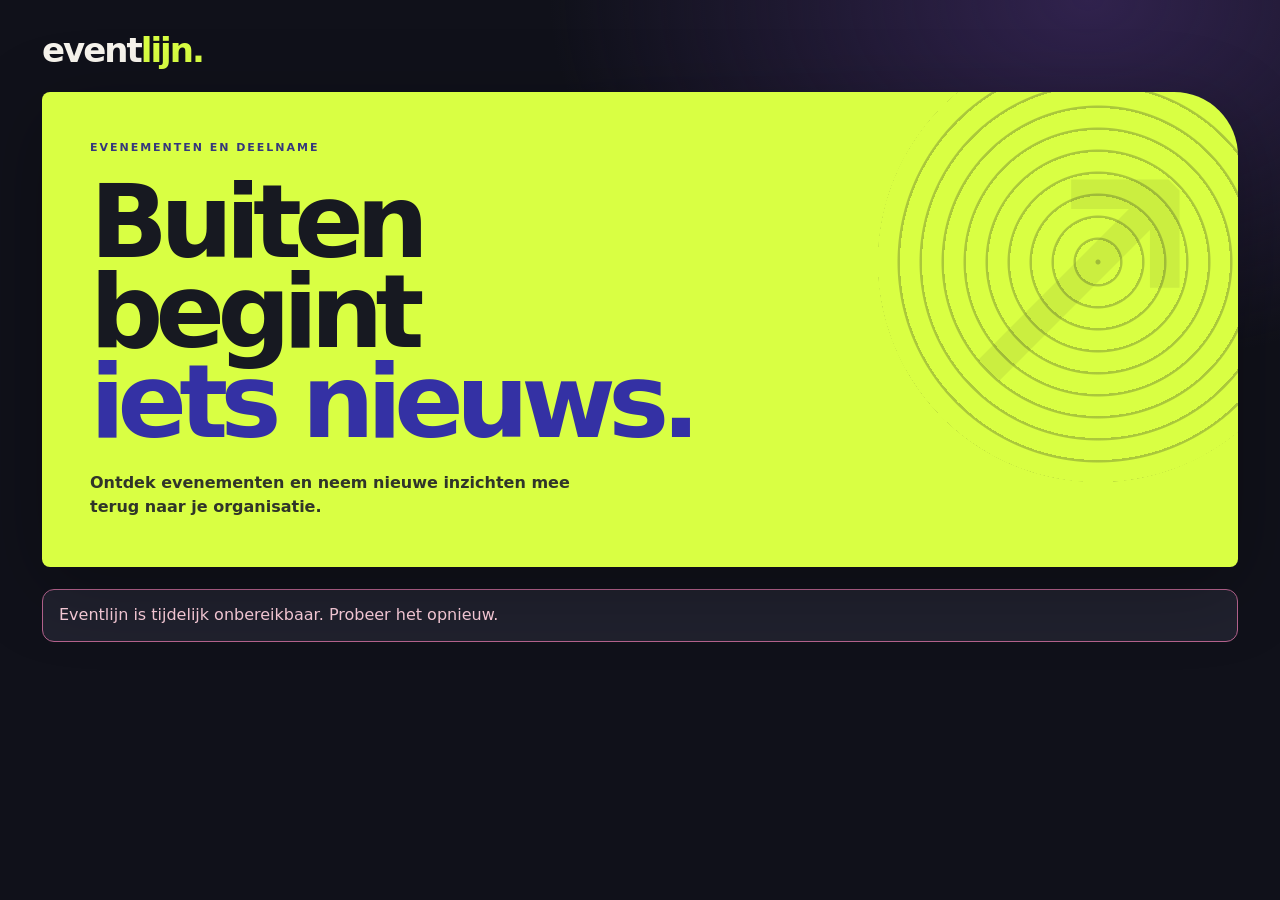
==== commit 10db5e79: "Build standalone Eventlijn with organization workflows and optional Sharon handoff" ====
--- a/index.html
+++ b/index.html
@@ -1,9 +1,97 @@
-<!doctype html><html lang="nl"><head><meta charset="utf-8"><meta name="viewport" content="width=device-width,initial-scale=1"><title>Eventlijn — evenementen & deelname</title><style>
-:root{font-family:Inter,ui-sans-serif,system-ui,Arial;color:#1b2940;background:#f5f7fb}*{box-sizing:border-box}body{margin:0}button,input,select,textarea{font:inherit}button{cursor:pointer}button:focus-visible,input:focus-visible,select:focus-visible,textarea:focus-visible{outline:3px solid #93b4ff;outline-offset:2px}.shell{max-width:1160px;margin:auto;padding:25px 22px 80px}.top{display:flex;align-items:center;justify-content:space-between;gap:14px;flex-wrap:wrap}.logo{font-size:25px;font-weight:850;letter-spacing:-1px}.logo span{color:#5367db}.right{display:flex;align-items:center;gap:9px;flex-wrap:wrap}.chip{border:1px solid #dce2ee;border-radius:30px;padding:8px 12px;background:white;color:#56647a;font-size:13px}.notice{background:#fff8e8;border:1px solid #f3dda5;border-radius:12px;padding:12px 16px;margin:22px 0;color:#765515;font-size:13px}.hero{padding:35px 0 25px;display:flex;justify-content:space-between;gap:20px;align-items:end}.eyebrow{font-size:12px;letter-spacing:1.8px;color:#6576bd;text-transform:uppercase;font-weight:800}h1{font-size:clamp(30px,4.5vw,50px);line-height:1.12;letter-spacing:-1.7px;margin:9px 0 10px}p{line-height:1.5}.muted{color:#6c7890}.hero p{max-width:600px;margin:0}.primary{border:0;background:#4e61d5;color:white;padding:12px 17px;border-radius:10px;font-weight:750}.secondary{background:white;border:1px solid #d9e0ed;padding:11px 15px;border-radius:10px;color:#283a5b;font-weight:650}.danger{color:#b23838}.toolbar{display:flex;gap:12px;flex-wrap:wrap;align-items:center;margin:20px 0}.search{flex:1;min-width:220px}.search input{width:100%;padding:14px 16px;border:1px solid #dce3f0;border-radius:12px;background:white}select,input,textarea{border:1px solid #dce3f0;border-radius:9px;padding:10px;background:white;min-width:0}textarea{width:100%;min-height:82px;resize:vertical}.toolbar select{padding:13px}.tabs{display:flex;gap:7px;flex-wrap:wrap;margin:12px 0 22px}.tab{background:transparent;border:1px solid transparent;padding:11px 15px;border-radius:10px;color:#637087;font-weight:750}.tab.active{background:#e9edff;color:#3e50ba}.stats{display:grid;grid-template-columns:repeat(3,1fr);gap:12px;margin:0 0 23px}.stat{background:white;border:1px solid #e3e8f1;border-radius:14px;padding:17px}.stat strong{display:block;font-size:27px}.stat small{color:#728098}.timeline{position:relative;padding-left:32px;margin-top:16px}.timeline:before{content:'';position:absolute;left:11px;top:12px;bottom:20px;width:2px;background:#d8dff1}.month{font-weight:800;color:#5262aa;margin:24px 0 13px;position:relative;text-transform:capitalize}.month:before{content:'';position:absolute;left:-27px;top:4px;width:12px;height:12px;border-radius:50%;background:#6476dd;box-shadow:0 0 0 5px #e8ecff}.event{display:grid;grid-template-columns:94px 1fr auto;gap:20px;align-items:center;background:white;border:1px solid #e3e8f1;border-radius:15px;padding:20px;margin:12px 0;box-shadow:0 6px 20px #24345508}.date{font-size:22px;font-weight:850;color:#4458b7}.date span{display:block;font-size:12px;font-weight:500;color:#8490a4;margin-top:3px}.event h3{font-size:18px;margin:0 0 4px}.event p{font-size:13px;color:#7b879a;margin:0 0 10px}.tag{display:inline-block;border-radius:50px;padding:6px 9px;background:#e8f6ef;color:#237453;font-size:12px;font-weight:700}.tag.mutedtag{background:#eef1f6;color:#69778d}.tag.now{background:#fff0d8;color:#96651c}.panel{background:white;border:1px solid #e3e8f1;border-radius:15px;padding:22px;margin-top:16px}.panel h2{margin:0 0 14px}.item{padding:14px 0;border-bottom:1px solid #edf0f5;display:flex;justify-content:space-between;align-items:center;gap:14px;flex-wrap:wrap}.item:last-child{border-bottom:0}.item small{color:#748099}.actions{display:flex;gap:7px;flex-wrap:wrap}.empty{background:white;border:1px dashed #d6dfef;border-radius:12px;padding:26px;color:#7b8799}.overlay{position:fixed;inset:0;background:#16233a99;display:none;align-items:center;justify-content:center;padding:18px;z-index:10}.overlay.show{display:flex}.dialog{background:white;border-radius:18px;width:min(570px,100%);max-height:92vh;overflow:auto;padding:25px;box-shadow:0 20px 70px #17223835}.dialog h2{margin:0 0 7px}.fields{display:grid;grid-template-columns:1fr 1fr;gap:13px}.field{display:flex;flex-direction:column;gap:6px;margin:12px 0}.field label{font-size:13px;font-weight:700}.wide{grid-column:1/-1}.footer{display:flex;justify-content:flex-end;gap:8px;margin-top:20px}.hint{font-size:12px;color:#728097}.hidden{display:none!important}@media(max-width:720px){.event{grid-template-columns:1fr;gap:10px}.event .secondary{width:100%}.stats{grid-template-columns:1fr 1fr}.hero{display:block}.fields{grid-template-columns:1fr}.shell{padding:18px 14px 60px}}
-
-:root{background:#f7f6f2;color:#18382f}.shell{max-width:1120px}.logo{color:#18382f;font-size:30px}.logo span{color:#e26c46}.hero{background:#173e33;color:#fff;border-radius:25px;padding:38px;margin:22px 0;position:relative;overflow:hidden;align-items:center}.hero:after{content:'✳';position:absolute;right:25px;top:-75px;font-size:250px;color:#ffffff0b;pointer-events:none}.hero .muted{color:#d4e5d9}.hero .eyebrow{color:#f8bc83}.hero h1{max-width:650px;font-size:clamp(36px,6vw,65px)}.primary{background:#e8a55e;color:#173e33;position:relative;z-index:1}.secondary{color:#235a48;border-color:#d4e0d7}.tab.active{background:#dcebe1;color:#174b39}.month{color:#32634f}.month:before{background:#e18b54;box-shadow:0 0 0 5px #f7e7d6}.timeline:before{background:#cbded1}.event{border:1px solid #e3e5dd;box-shadow:0 8px 25px #173e3308;grid-template-columns:100px 1fr auto;padding:0;overflow:hidden}.event .date{background:#e5eee3;color:#235a48;align-self:stretch;display:flex;flex-direction:column;justify-content:center;padding:18px}.event>div:nth-child(2){padding:18px 0}.event>button{margin:16px}.event:nth-of-type(3n+2) .date{background:#f9e5d4;color:#88452b}.event:nth-of-type(3n+3) .date{background:#e9e4f4;color:#554674}.stat{border:0;background:#fff}.stat strong{color:#235a48}.notice{background:transparent;border:0;padding:0;color:#66766d;margin:12px 0;font-size:12px}.spot{background:#f8e6d4;border-radius:18px;padding:24px;margin:20px 0}.spot h2{margin:0 0 8px}.spot p{margin:0 0 12px}.spotitem{background:#fff9f2;border-radius:12px;padding:14px;margin-top:8px}.tag{white-space:normal}.hero .primary{flex-shrink:0}.progress{font-size:12px;color:#32634f;margin-top:7px}.dialog{border-radius:24px}.event h3{font-size:20px}.toast{position:fixed;bottom:20px;left:50%;transform:translateX(-50%);background:#173e33;color:white;padding:14px 20px;border-radius:12px;z-index:30;max-width:90%;box-shadow:0 5px 25px #0003}.confetti{position:fixed;top:-20px;z-index:40;pointer-events:none;animation:fall 1.5s ease-in forwards}@keyframes fall{to{transform:translateY(110vh) rotate(480deg);opacity:0}}@media(prefers-reduced-motion:reduce){.confetti{display:none}}@media(max-width:720px){.hero{padding:25px}.hero .primary{margin-top:20px}.event{grid-template-columns:76px 1fr;gap:10px}.event .date{padding:12px;font-size:17px}.event>div:nth-child(2){padding:12px 10px 0 0}.event>button{grid-column:1/-1;width:auto!important;margin:0 12px 12px}.timeline{padding-left:22px}.timeline:before{left:4px}.month:before{left:-23px}.stats{grid-template-columns:repeat(3,1fr);gap:6px}.stat{padding:10px}.stat strong{font-size:22px}.stat small{font-size:11px}}
-
-:root{font-family:ui-sans-serif,system-ui,sans-serif;background:#10111a;color:#f7f4ed;color-scheme:dark;--acid:#d9ff43;--pink:#ff91cc;--violet:#a99aff}body{background:radial-gradient(ellipse at 85% 0%,#30224d 0%,transparent 35%),#10111a}.shell{max-width:1240px;padding-top:30px}.logo{color:#f7f4ed;font-size:34px;letter-spacing:-2px}.logo span{color:var(--acid)}.chip,.right select{background:#20212e;color:#e7e4f1;border:1px solid #414253}.notice,.hint,.muted{color:#b8b7c8}.hero{isolation:isolate;min-height:350px;background:#d9ff43;color:#171921;border-radius:8px 64px 8px 8px;padding:48px;box-shadow:0 20px 80px #0004}.hero:before{content:'';position:absolute;z-index:-1;width:440px;height:440px;right:-80px;top:-50px;border-radius:50%;background:repeating-radial-gradient(circle at center,#171921 0 2px,transparent 3px 22px);opacity:.24;transform:rotate(-20deg)}.hero:after{content:'↗';font-size:clamp(130px,28vw,370px);right:10px;top:-35px;color:#17192112;z-index:-1}.hero h1{font-size:clamp(48px,8vw,105px);letter-spacing:-.075em;line-height:.88;margin:20px 0 24px;font-weight:900}.hero h1 em{font-style:normal;color:#3431a4}.hero .eyebrow{color:#36377c}.hero .muted{color:#303529;max-width:480px;font-weight:550}.primary{background:var(--acid);color:#171921;border-radius:99px;padding:14px 20px}.hero .primary{background:#171921;color:#fff;align-self:flex-end}.secondary{background:#292a38;color:#f7f4ed;border:1px solid #454659;border-radius:99px}.primary:hover,.secondary:hover{transform:translateY(-2px)}button{transition:transform .18s,background .18s}.tabs{border-bottom:1px solid #383946;gap:8px}.tab{color:#b8b7c8;border-radius:99px}.tab.active{background:var(--acid);color:#171921}.stat{background:#1e202d;border:1px solid #363746;border-radius:18px}.stat strong{color:var(--acid);font-size:38px;letter-spacing:-2px}.stat small{color:#c1c0cf}.search input,select,input,textarea{background:#1c1e2b;color:#f7f4ed;border-color:#454659}.sectionhead{margin:35px 0 15px}.sectionhead span,.eyebrow{color:var(--pink);font-size:11px;letter-spacing:.18em}.sectionhead h2{font-size:clamp(32px,5vw,58px);letter-spacing:-.06em;margin:4px 0}.timeline:before{background:#51516b}.month{color:#e2dfff;letter-spacing:.04em}.month:before{background:var(--acid);box-shadow:0 0 0 5px #333c25}.event{background:#20212e;border:1px solid #3c3d50;border-radius:8px 28px 8px 8px;box-shadow:none;transition:border-color .2s,transform .2s}.event:hover{border-color:var(--acid);transform:translateX(3px)}.event .date{background:var(--violet);color:#16152b}.event:nth-of-type(3n+2) .date{background:var(--pink);color:#35192b}.event:nth-of-type(3n+3) .date{background:var(--acid);color:#222b14}.date span{color:inherit;opacity:.8}.event h3{font-size:clamp(19px,2.5vw,28px);letter-spacing:-.04em}.event p,.item small{color:#b8b7c8}.tag{background:#334329;color:#e0ff9e}.tag.mutedtag{background:#303243;color:#d0cfe0}.spot{background:#ff91cc;color:#29182b;border-radius:36px 8px 36px 8px;padding:32px}.spot .eyebrow{color:#65264f}.spot h2{font-size:clamp(28px,5vw,52px);letter-spacing:-.06em}.spotitem{background:#ffe1f1;color:#29182b}.panel,.dialog,.empty{background:#20212e;color:#f7f4ed;border-color:#454659}.empty{color:#c1c0cf}.item{border-color:#3c3d50}.danger{color:#ffadbc}.toast{background:var(--acid);color:#171921}.overlay{background:#080913bb;backdrop-filter:blur(8px)}@media(max-width:720px){.shell{padding:16px 12px 50px}.hero{min-height:0;padding:27px 22px;border-radius:8px 38px 8px 8px}.hero h1{font-size:clamp(44px,11vw,72px)}.hero:before{right:-260px}.hero .primary{margin-top:24px}.stat strong{font-size:27px}.spot{padding:23px}.search{min-width:100%}.event:hover{transform:none}}@media(prefers-reduced-motion:reduce){*{transition:none!important}}
-</style></head><body><div class="shell"><header class="top"><div class="logo">event<span>lijn.</span></div><div class="right"><span class="chip">◉ Demo-organisatie · demonstratie</span><label for="role" class="hint">Bekijk als</label><select id="role"><option value="employee">Medewerker</option><option value="manager">Leidinggevende</option><option value="admin">Organisatiebeheerder</option></select></div></header><div class="notice">Speelruimte · Gebruik uitsluitend fictieve gegevens. Rollen, besluiten en opslag worden lokaal gesimuleerd.</div><section class="hero"><div><div class="eyebrow">THE NEXT GOOD THING / 01</div><h1>Buiten begint<br><em>iets nieuws.</em></h1><p class="muted">Een nieuw perspectief. Een onverwachte ontmoeting. Een idee dat blijft hangen. Waar ga jij heen?</p></div><button class="primary" id="add">+ Evenement toevoegen</button></section><nav class="tabs" aria-label="Onderdelen"><button class="tab active" data-view="events">Ontdek</button><button class="tab" data-view="requests">Mijn deelname</button><button class="tab" data-view="admin">Organisatie</button></nav><section id="eventsView"><div class="stats"><div class="stat"><strong id="countEvents">0</strong><small>Evenementen</small></div><div class="stat"><strong id="countUpcoming">0</strong><small>Aankomend of bezig</small></div><div class="stat"><strong id="countRequests">0</strong><small>Aanvragen in beeld</small></div></div><div class="toolbar"><div class="search"><input id="search" placeholder="Zoek evenement, onderwerp of locatie…" aria-label="Zoek evenementen"></div><select id="filter" aria-label="Filter evenementen"><option value="all">Alle evenementen</option><option value="upcoming">Aankomend / bezig</option><option value="past">Afgelopen</option></select></div><div class="sectionhead"><span>01 / ONTDEK</span><h2>De wereld wacht.</h2></div><div id="timeline" class="timeline"></div><section class="spot"><div class="eyebrow">Samen groeien</div><h2>In de spotlights ✳</h2><p>Deel vrijwillig een ontdekking of een inspirerende ervaring. Alleen na afstemming wordt je bijdrage zichtbaar.</p><div id="spotlights"></div></section></section><section id="requestsView" class="hidden"><div class="panel"><h2 id="requestHeading">Mijn aanvragen</h2><p class="muted" id="requestIntro"></p><div id="requestList"></div></div></section><section id="adminView" class="hidden"><div class="panel"><h2>Organisatie-instellingen</h2><p>Demo-organisatie is in deze demo de eerste organisatie. De organisatiebeheerder beoordeelt nieuwe accounts en neemt definitieve besluiten.</p><div class="item"><div><b>Nieuwe medewerker</b><br><small>Registratie wacht op bevestiging door organisatiebeheer</small></div><span class="tag mutedtag">Demo: nog niet gekoppeld</span></div><div class="item"><div><b>Gegevensopslag</b><br><small>JSON-export voor testdoeleinden; geen centrale opslag</small></div><button class="secondary" id="export">Exporteer demo-JSON</button></div><div class="item"><div><b>Demo opnieuw beginnen</b><br><small>Verwijdert alleen de lokaal opgeslagen testgegevens in deze browser</small></div><button class="secondary danger" id="reset">Reset demo</button></div></div></section></div><div class="overlay" id="overlay" role="dialog" aria-modal="true" aria-labelledby="dialogTitle"><div class="dialog"><h2 id="dialogTitle"></h2><p class="muted" id="dialogInfo"></p><form id="form"><div id="fields"></div><div class="footer"><button type="button" class="secondary" id="cancel">Annuleren</button><button type="submit" class="primary" id="submit">Opslaan</button></div></form></div></div><script>
-const seed=[{id:'ev1',title:'DigiBouw 2026',start:'2026-11-25',end:'2026-11-26',location:'Nederland',topic:'Digitaal bouwen',represented:true},{id:'ev2',title:'Kennisbijeenkomst circulair bouwen',start:'2026-12-08',end:'2026-12-08',location:'Interne sessie',topic:'Circulariteit',represented:false},{id:'ev3',title:'Innovatiedag Geveltechniek',start:'2027-01-21',end:'2027-01-21',location:'Nederland',topic:'Geveltechniek',represented:false},{id:'ev4',title:'Digitalisering & Data',start:'2027-02-12',end:'2027-02-13',location:'Nederland',topic:'Data en innovatie',represented:true}];const makeId=()=> 'demo-'+Date.now().toString(36)+'-'+Math.random().toString(36).slice(2);const key='eventlijn-demo-v4';let state;try{state=JSON.parse(localStorage.getItem(key))}catch{}if(!state||!Array.isArray(state.events)||!Array.isArray(state.requests))state={events:JSON.parse(JSON.stringify(seed)),requests:[]};for(const r of state.requests){r.status=r.status.replace(/Bij Vera/g,'Bij organisatiebeheer').replace(/door Vera/g,'door organisatiebeheer');for(const h of r.history||[])h.note=h.note.replace(/Vera/g,'Organisatiebeheer')}const demoEmail='medewerker@example.test',demoManager='manager@example.test';let role='employee',view='events',selected=null,mode='';const $=id=>document.getElementById(id),save=()=>{try{localStorage.setItem(key,JSON.stringify(state))}catch{}},fmt=s=>new Date(s+'T12:00:00').toLocaleDateString('nl-NL',{day:'numeric',month:'short'}),month=s=>new Date(s+'T12:00:00').toLocaleDateString('nl-NL',{month:'long',year:'numeric'}),today=()=>new Date().toLocaleDateString('sv-SE'),norm=s=>(s||'').toLowerCase().normalize('NFD').replace(/[\u0300-\u036f]/g,'').replace(/[^a-z0-9]/g,'');function distance(a,b){a=norm(a);b=norm(b);const d=Array.from({length:a.length+1},(_,i)=>[i]);for(let j=1;j<=b.length;j++)d[0][j]=j;for(let i=1;i<=a.length;i++)for(let j=1;j<=b.length;j++)d[i][j]=Math.min(d[i-1][j]+1,d[i][j-1]+1,d[i-1][j-1]+(a[i-1]===b[j-1]?0:1));return d[a.length][b.length]}function field(name,label,type='text',required=true,extra=''){return `<div class="field"><label for="f_${name}">${label}</label><input id="f_${name}" name="${name}" type="${type}" ${required?'required':''} ${extra}></div>`}function textarea(name,label,required=true){return `<div class="field wide"><label for="f_${name}">${label}</label><textarea id="f_${name}" name="${name}" ${required?'required':''}></textarea></div>`}function open(title,info,html,action,button='Opslaan'){mode=action;$('dialogTitle').textContent=title;$('dialogInfo').textContent=info;$('fields').innerHTML=`<div class="fields">${html}</div>`;$('submit').textContent=button;$('overlay').classList.add('show');$('fields').querySelector('input')?.focus()}function close(){$('overlay').classList.remove('show')}function render(){const q=norm($('search').value),f=$('filter').value,now=today();const list=state.events.filter(e=>(!q||norm(e.title+' '+e.topic+' '+e.location).includes(q)||distance(e.title,q)<=2)&&(f==='all'||(f==='upcoming'?e.end>=now:e.end<now))).sort((a,b)=>a.start.localeCompare(b.start));$('countEvents').textContent=state.events.length;$('countUpcoming').textContent=state.events.filter(e=>e.end>=now).length;$('countRequests').textContent=state.requests.filter(r=>role==='admin'||(role==='manager'?r.manager===demoManager:r.email===demoEmail)).length;$('timeline').replaceChildren();if(!list.length){$('timeline').innerHTML='<div class="empty">Geen evenementen gevonden. Je kunt zelf een evenement toevoegen.</div>';return}let last='';for(const e of list){const m=month(e.start);if(m!==last){const h=document.createElement('div');h.className='month';h.textContent=m;$('timeline').append(h);last=m}const card=document.createElement('article');card.className='event';const date=document.createElement('div');date.className='date';date.textContent=fmt(e.start);const sub=document.createElement('span');sub.textContent=e.start!==e.end?'t/m '+fmt(e.end):e.start.slice(0,4);date.append(sub);const info=document.createElement('div'),h=document.createElement('h3');h.textContent=e.title;const p=document.createElement('p');p.textContent=e.topic+' · '+e.location;const tag=document.createElement('span');tag.className='tag'+((e.represented||state.requests.some(r=>r.eventId===e.id&&['Goedgekeurd','Evaluatie open','Afgesloten'].includes(r.status)))?'':' mutedtag');tag.textContent=(e.represented||state.requests.some(r=>r.eventId===e.id&&['Goedgekeurd','Evaluatie open','Afgesloten'].includes(r.status)))?'Organisatie vertegenwoordigd':'Nog geen deelname bekend';info.append(h,p,tag);const b=document.createElement('button');b.className='secondary';b.textContent='Ik wil erbij zijn ↗';b.onclick=()=>request(e);card.append(date,info,b);$('timeline').append(card)}}function request(e){selected=e;open('Deelname aanvragen',e.title+' · '+fmt(e.start)+(e.start===e.end?'':' – '+fmt(e.end)),field('name','Naam','text',true,'value="Demo medewerker"')+field('email','Zakelijk e-mailadres','email',true,'value="medewerker@example.test" readonly')+field('manager','E-mailadres leidinggevende','email',true,'value="manager@example.test" readonly')+field('day','Bezoekdag','date',true,`min="${e.start}" max="${e.end}" value="${e.start}"`)+textarea('goal','Wat wil je ontdekken?')+textarea('benefit','Wat kan dit jouw organisatie brengen?'),'request','Aanvraag vastleggen')}function addEvent(){open('Nieuw evenement','Controleer eerst of het evenement al in de tijdlijn staat.',field('title','Naam evenement')+field('start','Startdatum','date')+field('end','Einddatum','date')+field('location','Locatie','text',false)+field('topic','Onderwerp','text',false),'event','Evenement toevoegen');$('f_title').addEventListener('input',()=>{const v=$('f_title').value;const matches=state.events.filter(e=>norm(v).length>3&&(norm(e.title).includes(norm(v))||distance(e.title,v)<=3));$('dialogInfo').textContent=matches.length?'Mogelijk al aanwezig: '+matches.map(e=>e.title).join(', '):'Controleer eerst of het evenement al in de tijdlijn staat.'})}function requestList(){const list=$('requestList');list.replaceChildren();$('requestHeading').textContent=role==='employee'?'Mijn aanvragen':role==='manager'?'Aanvragen ter beoordeling':'Centrale aanvragen';$('requestIntro').textContent=role==='employee'?'In deze demo zijn aanvragen lokaal zichtbaar. Er is nog geen echte accountcontrole.':role==='manager'?'Voorbeeld van de eerste goedkeuringsstap.':'De organisatiebeheerder ziet alle aanvragen, inclusief openstaande beoordelingen en evaluaties.';if(!state.requests.length){list.innerHTML='<div class="empty">Nog geen aanvragen. Maak een aanvraag via de tijdlijn.</div>';return}for(const r of [...state.requests].filter(r=>role==='admin'||(role==='manager'?r.manager===demoManager:r.email===demoEmail)).reverse()){const e=state.events.find(x=>x.id===r.eventId);const item=document.createElement('div');item.className='item';const d=document.createElement('div');const b=document.createElement('b');b.textContent=(e?.title||'Evenement')+' · '+r.name;const sm=document.createElement('small');sm.textContent=`${r.day} · ${r.status} · ${r.email}`;d.append(b,document.createElement('br'),sm);const goal=document.createElement('p');goal.textContent=r.goal||'';d.append(goal);if(r.benefit){const benefit=document.createElement('small');benefit.textContent=r.benefit;d.append(benefit)}const a=document.createElement('div');a.className='actions';function btn(label,fn){const x=document.createElement('button');x.className='secondary';x.textContent=label;x.onclick=fn;a.append(x)}if(role==='manager'&&r.status==='Bij leidinggevende'){btn('Goedkeuren',()=>change(r,'Bij organisatiebeheer','Leidinggevende akkoord'));btn('Afwijzen',()=>change(r,'Afgewezen door leidinggevende','Leidinggevende afgewezen'))}if(role==='admin'){if(r.status==='Bij organisatiebeheer'){btn('Definitief akkoord',()=>change(r,'Goedgekeurd','Organisatiebeheer akkoord'));btn('Afwijzen',()=>change(r,'Afgewezen door organisatiebeheer','Organisatiebeheer afgewezen'))}if(r.status==='Goedgekeurd'){btn('Deelname intrekken',()=>change(r,'Ingetrokken door organisatiebeheer','Organisatiebeheer heeft deelname ingetrokken'))}if(r.status==='Goedgekeurd'||r.status==='Evaluatie open'){btn('Afsluiten',()=>closeOut(r))}}if(role==='employee'&&(r.status==='Goedgekeurd'||r.status==='Evaluatie open'))btn('Terugkoppeling',()=>evaluation(r));if(role==='employee'&&r.status==='Afgesloten'&&!r.spot)btn('In de spotlights',()=>spot(r));if(role==='admin'&&r.spot&&!r.spot.published)btn('Publiceren na afstemming',()=>{if(confirm('Is de tekst afgestemd met de medewerker?')){r.spot.published=true;save();renderSpots();requestList()}});if(r.spot&&r.spot.published&&(role==='employee'||role==='admin'))btn('Spotlight intrekken',()=>{r.spot.published=false;save();renderSpots();requestList()});item.append(d,a);list.append(item)}}function change(r,status,note){r.status=status;r.history.push({at:new Date().toISOString(),note});save();requestList();render()}function evaluation(r){selected=r;open('Terugkoppeling','Leg kort vast wat het evenement heeft opgeleverd.',textarea('outcome','Wat heb je daadwerkelijk opgehaald?')+field('reference','Waar is eventuele kennis opgeslagen? (link of locatie)', 'text',false),'evaluation','Terugkoppeling opslaan')}function closeOut(r){selected=r;open('Deelname afsluiten','De organisatiebeheerder kan ook na mondeling contact afsluiten.',`<div class="field wide"><label for="f_result">Afsluitreden</label><select name="result" id="f_result"><option>Doel behaald</option><option>Vervolgactie nodig</option><option>Doel niet behaald</option><option>Mondeling afgehandeld</option><option>Administratief afgesloten</option></select></div>`+textarea('note','Korte toelichting',false)+field('reference','Verwijzing naar opgeslagen kennis', 'text',false),'close','Afsluiten')}function spot(r){selected=r;open('Jouw moment in de spotlights','Vrijwillig. De organisatiebeheerder publiceert pas na afstemming.',textarea('spot','Welke ontdekking wil je delen?'),'spot','Voorstellen')}function renderSpots(){const el=$('spotlights');el.replaceChildren();const rows=state.requests.filter(r=>r.spot?.published);if(!rows.length){el.textContent='Hier verschijnen vrijwillig gedeelde ontdekkingen. Jouw verhaal kan de eerste zijn.';return}for(const r of rows){const d=document.createElement('div');d.className='spotitem';const h=document.createElement('strong');h.textContent=r.name+' · '+(state.events.find(e=>e.id===r.eventId)?.title||'Evenement');const p=document.createElement('p');p.textContent=r.spot.text;d.append(h,p);el.append(d)}}function celebrate(message){const t=document.createElement('div');t.className='toast';t.setAttribute('role','status');t.textContent=message;document.body.append(t);setTimeout(()=>t.remove(),3500);for(let i=0;i<22;i++){const c=document.createElement('span');c.className='confetti';c.textContent='✦';c.style.left=Math.random()*100+'vw';c.style.color=['#e8a55e','#32735a','#e26c46'][i%3];c.style.animationDelay=Math.random()*.35+'s';document.body.append(c);setTimeout(()=>c.remove(),2000)}}function exportJson(){const blob=new Blob([JSON.stringify({schemaVersion:2,organization:'Demo-organisatie',...state},null,2)],{type:'application/json'});const url=URL.createObjectURL(blob),a=document.createElement('a');a.href=url;a.download='eventlijn-demo.json';a.click();setTimeout(()=>URL.revokeObjectURL(url),1000)}$('form').onsubmit=ev=>{ev.preventDefault();const data={};new FormData(ev.target).forEach((value,key)=>{data[key]=value});if(mode==='event'){if(data.end<data.start){alert('Einddatum moet op of na de startdatum liggen.');return}const dup=state.events.find(e=>norm(e.title)===norm(data.title)&&e.start<=data.end&&e.end>=data.start);if(dup){alert('Dit evenement bestaat al in de gekozen periode. Gebruik de bestaande kaart.');return}state.events.push({id:makeId(),...data,represented:false})}else if(mode==='request'){state.requests.push({id:makeId(),eventId:selected.id,...data,status:'Bij leidinggevende',history:[{at:new Date().toISOString(),note:'Aanvraag lokaal aangemaakt'}]});celebrate('Aanvraag vastgelegd! Op naar iets nieuws.');}else if(mode==='spot'){selected.spot={text:data.spot,published:false};celebrate('Je bijdrage is klaar voor afstemming.');}else if(mode==='evaluation'){selected.outcome=data.outcome;selected.reference=data.reference;selected.status='Evaluatie open';selected.history.push({at:new Date().toISOString(),note:'Terugkoppeling ingevuld'})}else if(mode==='close'){selected.result=data.result;selected.note=data.note;selected.reference=data.reference||selected.reference||'';selected.status='Afgesloten';selected.history.push({at:new Date().toISOString(),note:'Afgesloten: '+data.result})}save();close();render();renderSpots();requestList();if(mode==='request'){view='requests';switchView()} };function switchView(){for(const v of ['events','requests','admin'])$(v+'View').classList.toggle('hidden',v!==view);document.querySelectorAll('[data-view]').forEach(b=>b.classList.toggle('active',b.dataset.view===view));requestList()}document.querySelectorAll('[data-view]').forEach(b=>b.onclick=()=>{view=b.dataset.view;switchView()});$('role').onchange=e=>{role=e.target.value;requestList()};$('search').oninput=render;$('filter').onchange=render;$('add').onclick=addEvent;$('cancel').onclick=close;$('overlay').onclick=e=>{if(e.target===$('overlay'))close()};document.addEventListener('keydown',e=>{if(e.key==='Escape')close()});$('export').onclick=exportJson;$('reset').onclick=()=>{if(confirm('Alle lokale demo-aanvragen en toegevoegde evenementen wissen?')){state={events:JSON.parse(JSON.stringify(seed)),requests:[]};save();render();requestList()}};render();renderSpots();switchView();
-</script></body></html>
+<!doctype html>
+<html lang="nl">
+<head>
+  <meta charset="utf-8">
+  <meta name="viewport" content="width=device-width,initial-scale=1">
+  <meta name="referrer" content="no-referrer">
+  <title>Eventlijn — evenementen en deelname</title>
+  <link rel="stylesheet" href="eventlijn.css">
+  <script src="eventlijn.js" defer></script>
+</head>
+<body>
+  <main class="shell">
+    <header class="top">
+      <div class="logo" aria-label="Eventlijn">event<span>lijn.</span></div>
+      <div class="right" id="accountBar" hidden>
+        <span class="chip" id="identity"></span>
+        <button class="secondary" id="logout">Uitloggen</button>
+      </div>
+    </header>
+    <section class="hero">
+      <div>
+        <p class="eyebrow">Evenementen en deelname</p>
+        <h1>Buiten begint<br><em>iets nieuws.</em></h1>
+        <p class="muted">Ontdek evenementen en neem nieuwe inzichten mee terug naar je organisatie.</p>
+      </div>
+      <button class="primary" id="addEvent" hidden>+ Evenement toevoegen</button>
+    </section>
+    <p class="status" id="status" role="status" hidden></p>
+    <noscript><p>Schakel JavaScript in om Eventlijn te gebruiken.</p></noscript>
+    <section id="access" class="panel" aria-label="Toegang tot Eventlijn" hidden>
+      <h2 id="accessHeading">Inloggen</h2>
+      <p class="muted" id="accessText" hidden></p>
+      <form id="accessForm">
+        <div class="fields" id="accessFields"></div>
+        <button class="primary" id="accessSubmit">Inloggen</button>
+      </form>
+      <div id="accessOptions" class="actions"></div>
+    </section>
+    <section id="workspace" hidden>
+      <nav class="tabs" aria-label="Onderdelen">
+        <button class="tab" data-view="events">Ontdek</button>
+        <button class="tab" data-view="requests">Deelname</button>
+        <button class="tab" data-view="admin" hidden>Organisatie</button>
+        <button class="tab" data-view="account" hidden>Sharon</button>
+      </nav>
+      <section id="eventsView" aria-labelledby="eventsHeading">
+        <div class="stats">
+          <div class="stat"><strong id="countEvents">0</strong><small>Evenementen</small></div>
+          <div class="stat"><strong id="countUpcoming">0</strong><small>Aankomend of bezig</small></div>
+          <div class="stat"><strong id="countRequests">0</strong><small>Zichtbare aanvragen</small></div>
+        </div>
+        <div class="toolbar">
+          <div class="search"><input id="search" type="search" placeholder="Zoek evenement, onderwerp of locatie…" aria-label="Zoek evenementen"></div>
+          <select id="filter" aria-label="Filter evenementen">
+            <option value="all">Alle evenementen</option>
+            <option value="upcoming">Aankomend of bezig</option>
+            <option value="past">Afgelopen</option>
+          </select>
+        </div>
+        <div class="sectionhead"><h2 id="eventsHeading">De wereld wacht.</h2></div>
+        <div id="timeline" class="timeline"></div>
+        <section class="spot" aria-labelledby="spotHeading">
+          <h2 id="spotHeading">In de spotlights ✳</h2>
+          <p>Ontdekkingen die collega’s vrijwillig hebben gedeeld.</p>
+          <div id="spotlights"></div>
+        </section>
+      </section>
+      <section id="requestsView" class="panel" aria-labelledby="requestHeading" hidden>
+        <h2 id="requestHeading">Deelname</h2>
+        <div id="requestList"></div>
+      </section>
+      <section id="adminView" class="panel" aria-labelledby="adminHeading" hidden>
+        <h2 id="adminHeading">Organisatie</h2>
+        <div class="actions"><button class="primary" id="invite">Medewerker uitnodigen</button></div>
+        <h3>Medewerkers</h3>
+        <div id="memberList"></div>
+      </section>
+      <section id="accountView" class="panel" aria-labelledby="accountHeading" hidden>
+        <h2 id="accountHeading">Sharon</h2>
+        <div id="linkSettings"></div>
+      </section>
+    </section>
+  </main>
+  <dialog class="dialog" id="dialog" aria-labelledby="dialogTitle" aria-describedby="dialogInfo">
+    <h2 id="dialogTitle"></h2>
+    <p class="muted" id="dialogInfo"></p>
+    <p class="status" id="dialogStatus" role="status" hidden></p>
+    <form id="dialogForm">
+      <div id="dialogFields" class="fields"></div>
+      <div class="footer">
+        <button type="button" class="secondary" id="cancel">Annuleren</button>
+        <button class="primary" id="submit">Opslaan</button>
+      </div>
+    </form>
+  </dialog>
+</body>
+</html>
--- a/eventlijn.css
+++ b/eventlijn.css
@@ -0,0 +1,30 @@
+:root{font-family:Inter,ui-sans-serif,system-ui,Arial;color:#1b2940;background:#f5f7fb}*{box-sizing:border-box}body{margin:0}button,input,select,textarea{font:inherit}button{cursor:pointer}button:focus-visible,input:focus-visible,select:focus-visible,textarea:focus-visible{outline:3px solid #93b4ff;outline-offset:2px}.shell{max-width:1160px;margin:auto;padding:25px 22px 80px}.top{display:flex;align-items:center;justify-content:space-between;gap:14px;flex-wrap:wrap}.logo{font-size:25px;font-weight:850;letter-spacing:-1px}.logo span{color:#5367db}.right{display:flex;align-items:center;gap:9px;flex-wrap:wrap}.chip{border:1px solid #dce2ee;border-radius:30px;padding:8px 12px;background:white;color:#56647a;font-size:13px}.notice{background:#fff8e8;border:1px solid #f3dda5;border-radius:12px;padding:12px 16px;margin:22px 0;color:#765515;font-size:13px}.hero{padding:35px 0 25px;display:flex;justify-content:space-between;gap:20px;align-items:end}.eyebrow{font-size:12px;letter-spacing:1.8px;color:#6576bd;text-transform:uppercase;font-weight:800}h1{font-size:clamp(30px,4.5vw,50px);line-height:1.12;letter-spacing:-1.7px;margin:9px 0 10px}p{line-height:1.5}.muted{color:#6c7890}.hero p{max-width:600px;margin:0}.primary{border:0;background:#4e61d5;color:white;padding:12px 17px;border-radius:10px;font-weight:750}.secondary{background:white;border:1px solid #d9e0ed;padding:11px 15px;border-radius:10px;color:#283a5b;font-weight:650}.danger{color:#b23838}.toolbar{display:flex;gap:12px;flex-wrap:wrap;align-items:center;margin:20px 0}.search{flex:1;min-width:220px}.search input{width:100%;padding:14px 16px;border:1px solid #dce3f0;border-radius:12px;background:white}select,input,textarea{border:1px solid #dce3f0;border-radius:9px;padding:10px;background:white;min-width:0}textarea{width:100%;min-height:82px;resize:vertical}.toolbar select{padding:13px}.tabs{display:flex;gap:7px;flex-wrap:wrap;margin:12px 0 22px}.tab{background:transparent;border:1px solid transparent;padding:11px 15px;border-radius:10px;color:#637087;font-weight:750}.tab.active{background:#e9edff;color:#3e50ba}.stats{display:grid;grid-template-columns:repeat(3,1fr);gap:12px;margin:0 0 23px}.stat{background:white;border:1px solid #e3e8f1;border-radius:14px;padding:17px}.stat strong{display:block;font-size:27px}.stat small{color:#728098}.timeline{position:relative;padding-left:32px;margin-top:16px}.timeline:before{content:'';position:absolute;left:11px;top:12px;bottom:20px;width:2px;background:#d8dff1}.month{font-weight:800;color:#5262aa;margin:24px 0 13px;position:relative;text-transform:capitalize}.month:before{content:'';position:absolute;left:-27px;top:4px;width:12px;height:12px;border-radius:50%;background:#6476dd;box-shadow:0 0 0 5px #e8ecff}.event{display:grid;grid-template-columns:94px 1fr auto;gap:20px;align-items:center;background:white;border:1px solid #e3e8f1;border-radius:15px;padding:20px;margin:12px 0;box-shadow:0 6px 20px #24345508}.date{font-size:22px;font-weight:850;color:#4458b7}.date span{display:block;font-size:12px;font-weight:500;color:#8490a4;margin-top:3px}.event h3{font-size:18px;margin:0 0 4px}.event p{font-size:13px;color:#7b879a;margin:0 0 10px}.tag{display:inline-block;border-radius:50px;padding:6px 9px;background:#e8f6ef;color:#237453;font-size:12px;font-weight:700}.tag.mutedtag{background:#eef1f6;color:#69778d}.tag.now{background:#fff0d8;color:#96651c}.panel{background:white;border:1px solid #e3e8f1;border-radius:15px;padding:22px;margin-top:16px}.panel h2{margin:0 0 14px}.item{padding:14px 0;border-bottom:1px solid #edf0f5;display:flex;justify-content:space-between;align-items:center;gap:14px;flex-wrap:wrap}.item:last-child{border-bottom:0}.item small{color:#748099}.actions{display:flex;gap:7px;flex-wrap:wrap}.empty{background:white;border:1px dashed #d6dfef;border-radius:12px;padding:26px;color:#7b8799}.overlay{position:fixed;inset:0;background:#16233a99;display:none;align-items:center;justify-content:center;padding:18px;z-index:10}.overlay.show{display:flex}.dialog{background:white;border-radius:18px;width:min(570px,100%);max-height:92vh;overflow:auto;padding:25px;box-shadow:0 20px 70px #17223835}.dialog h2{margin:0 0 7px}.fields{display:grid;grid-template-columns:1fr 1fr;gap:13px}.field{display:flex;flex-direction:column;gap:6px;margin:12px 0}.field label{font-size:13px;font-weight:700}.wide{grid-column:1/-1}.footer{display:flex;justify-content:flex-end;gap:8px;margin-top:20px}.hint{font-size:12px;color:#728097}.hidden{display:none!important}@media(max-width:720px){.event{grid-template-columns:1fr;gap:10px}.event .secondary{width:100%}.stats{grid-template-columns:1fr 1fr}.hero{display:block}.fields{grid-template-columns:1fr}.shell{padding:18px 14px 60px}}
+
+:root{background:#f7f6f2;color:#18382f}.shell{max-width:1120px}.logo{color:#18382f;font-size:30px}.logo span{color:#e26c46}.hero{background:#173e33;color:#fff;border-radius:25px;padding:38px;margin:22px 0;position:relative;overflow:hidden;align-items:center}.hero:after{content:'✳';position:absolute;right:25px;top:-75px;font-size:250px;color:#ffffff0b;pointer-events:none}.hero .muted{color:#d4e5d9}.hero .eyebrow{color:#f8bc83}.hero h1{max-width:650px;font-size:clamp(36px,6vw,65px)}.primary{background:#e8a55e;color:#173e33;position:relative;z-index:1}.secondary{color:#235a48;border-color:#d4e0d7}.tab.active{background:#dcebe1;color:#174b39}.month{color:#32634f}.month:before{background:#e18b54;box-shadow:0 0 0 5px #f7e7d6}.timeline:before{background:#cbded1}.event{border:1px solid #e3e5dd;box-shadow:0 8px 25px #173e3308;grid-template-columns:100px 1fr auto;padding:0;overflow:hidden}.event .date{background:#e5eee3;color:#235a48;align-self:stretch;display:flex;flex-direction:column;justify-content:center;padding:18px}.event>div:nth-child(2){padding:18px 0}.event>button{margin:16px}.event:nth-of-type(3n+2) .date{background:#f9e5d4;color:#88452b}.event:nth-of-type(3n+3) .date{background:#e9e4f4;color:#554674}.stat{border:0;background:#fff}.stat strong{color:#235a48}.notice{background:transparent;border:0;padding:0;color:#66766d;margin:12px 0;font-size:12px}.spot{background:#f8e6d4;border-radius:18px;padding:24px;margin:20px 0}.spot h2{margin:0 0 8px}.spot p{margin:0 0 12px}.spotitem{background:#fff9f2;border-radius:12px;padding:14px;margin-top:8px}.tag{white-space:normal}.hero .primary{flex-shrink:0}.progress{font-size:12px;color:#32634f;margin-top:7px}.dialog{border-radius:24px}.event h3{font-size:20px}.toast{position:fixed;bottom:20px;left:50%;transform:translateX(-50%);background:#173e33;color:white;padding:14px 20px;border-radius:12px;z-index:30;max-width:90%;box-shadow:0 5px 25px #0003}.confetti{position:fixed;top:-20px;z-index:40;pointer-events:none;animation:fall 1.5s ease-in forwards}@keyframes fall{to{transform:translateY(110vh) rotate(480deg);opacity:0}}@media(prefers-reduced-motion:reduce){.confetti{display:none}}@media(max-width:720px){.hero{padding:25px}.hero .primary{margin-top:20px}.event{grid-template-columns:76px 1fr;gap:10px}.event .date{padding:12px;font-size:17px}.event>div:nth-child(2){padding:12px 10px 0 0}.event>button{grid-column:1/-1;width:auto!important;margin:0 12px 12px}.timeline{padding-left:22px}.timeline:before{left:4px}.month:before{left:-23px}.stats{grid-template-columns:repeat(3,1fr);gap:6px}.stat{padding:10px}.stat strong{font-size:22px}.stat small{font-size:11px}}
+
+:root{font-family:ui-sans-serif,system-ui,sans-serif;background:#10111a;color:#f7f4ed;color-scheme:dark;--acid:#d9ff43;--pink:#ff91cc;--violet:#a99aff}body{background:radial-gradient(ellipse at 85% 0%,#30224d 0%,transparent 35%),#10111a}.shell{max-width:1240px;padding-top:30px}.logo{color:#f7f4ed;font-size:34px;letter-spacing:-2px}.logo span{color:var(--acid)}.chip,.right select{background:#20212e;color:#e7e4f1;border:1px solid #414253}.notice,.hint,.muted{color:#b8b7c8}.hero{isolation:isolate;min-height:350px;background:#d9ff43;color:#171921;border-radius:8px 64px 8px 8px;padding:48px;box-shadow:0 20px 80px #0004}.hero:before{content:'';position:absolute;z-index:-1;width:440px;height:440px;right:-80px;top:-50px;border-radius:50%;background:repeating-radial-gradient(circle at center,#171921 0 2px,transparent 3px 22px);opacity:.24;transform:rotate(-20deg)}.hero:after{content:'↗';font-size:clamp(130px,28vw,370px);right:10px;top:-35px;color:#17192112;z-index:-1}.hero h1{font-size:clamp(48px,8vw,105px);letter-spacing:-.075em;line-height:.88;margin:20px 0 24px;font-weight:900}.hero h1 em{font-style:normal;color:#3431a4}.hero .eyebrow{color:#36377c}.hero .muted{color:#303529;max-width:480px;font-weight:550}.primary{background:var(--acid);color:#171921;border-radius:99px;padding:14px 20px}.hero .primary{background:#171921;color:#fff;align-self:flex-end}.secondary{background:#292a38;color:#f7f4ed;border:1px solid #454659;border-radius:99px}.primary:hover,.secondary:hover{transform:translateY(-2px)}button{transition:transform .18s,background .18s}.tabs{border-bottom:1px solid #383946;gap:8px}.tab{color:#b8b7c8;border-radius:99px}.tab.active{background:var(--acid);color:#171921}.stat{background:#1e202d;border:1px solid #363746;border-radius:18px}.stat strong{color:var(--acid);font-size:38px;letter-spacing:-2px}.stat small{color:#c1c0cf}.search input,select,input,textarea{background:#1c1e2b;color:#f7f4ed;border-color:#454659}.sectionhead{margin:35px 0 15px}.sectionhead span,.eyebrow{color:var(--pink);font-size:11px;letter-spacing:.18em}.sectionhead h2{font-size:clamp(32px,5vw,58px);letter-spacing:-.06em;margin:4px 0}.timeline:before{background:#51516b}.month{color:#e2dfff;letter-spacing:.04em}.month:before{background:var(--acid);box-shadow:0 0 0 5px #333c25}.event{background:#20212e;border:1px solid #3c3d50;border-radius:8px 28px 8px 8px;box-shadow:none;transition:border-color .2s,transform .2s}.event:hover{border-color:var(--acid);transform:translateX(3px)}.event .date{background:var(--violet);color:#16152b}.event:nth-of-type(3n+2) .date{background:var(--pink);color:#35192b}.event:nth-of-type(3n+3) .date{background:var(--acid);color:#222b14}.date span{color:inherit;opacity:.8}.event h3{font-size:clamp(19px,2.5vw,28px);letter-spacing:-.04em}.event p,.item small{color:#b8b7c8}.tag{background:#334329;color:#e0ff9e}.tag.mutedtag{background:#303243;color:#d0cfe0}.spot{background:#ff91cc;color:#29182b;border-radius:36px 8px 36px 8px;padding:32px}.spot .eyebrow{color:#65264f}.spot h2{font-size:clamp(28px,5vw,52px);letter-spacing:-.06em}.spotitem{background:#ffe1f1;color:#29182b}.panel,.dialog,.empty{background:#20212e;color:#f7f4ed;border-color:#454659}.empty{color:#c1c0cf}.item{border-color:#3c3d50}.danger{color:#ffadbc}.toast{background:var(--acid);color:#171921}.overlay{background:#080913bb;backdrop-filter:blur(8px)}@media(max-width:720px){.shell{padding:16px 12px 50px}.hero{min-height:0;padding:27px 22px;border-radius:8px 38px 8px 8px}.hero h1{font-size:clamp(44px,11vw,72px)}.hero:before{right:-260px}.hero .primary{margin-top:24px}.stat strong{font-size:27px}.spot{padding:23px}.search{min-width:100%}.event:hover{transform:none}}@media(prefers-reduced-motion:reduce){*{transition:none!important}}
+
+[hidden] { display: none !important; }
+button:disabled { opacity: .55; cursor: wait; transform: none; }
+.status { padding: .85rem 1rem; border: 1px solid #51516b; border-radius: 12px; background: #20212e; }
+.status[data-error="true"] { color: #ffd1df; border-color: #b6638e; }
+#access { max-width: 42rem; }
+#accessOptions { margin-top: 1rem; }
+#accessForm .fields { margin: 1rem 0; }
+#adminView > .actions, #accountView > div > .actions { margin: 0 0 1.5rem; }
+.field select { width: 100%; }
+.field > label { color: #c1c0cf; font-size: .875rem; }
+dialog.dialog { max-height: min(88vh, 56rem); width: min(94vw, 39rem); overflow-y: auto; }
+dialog.dialog::backdrop { background: #080913bb; backdrop-filter: blur(8px); }
+.item { gap: 1rem; overflow-wrap: anywhere; }
+.item h3 { margin: 0 0 .25rem; }
+.item p { margin: .55rem 0; white-space: pre-wrap; }
+.item .actions { justify-content: flex-end; }
+.event h3, .event p, .spotitem, .status { overflow-wrap: anywhere; }
+a.secondary { display: inline-block; text-decoration: none; }
+a.secondary:focus-visible { outline: 3px solid #93b4ff; outline-offset: 2px; }
+@media (max-width: 720px) {
+  .item .actions { justify-content: flex-start; }
+  .hero h1 { font-size: clamp(38px, 11vw, 72px); }
+  .event .date { min-height: 65px; }
+}
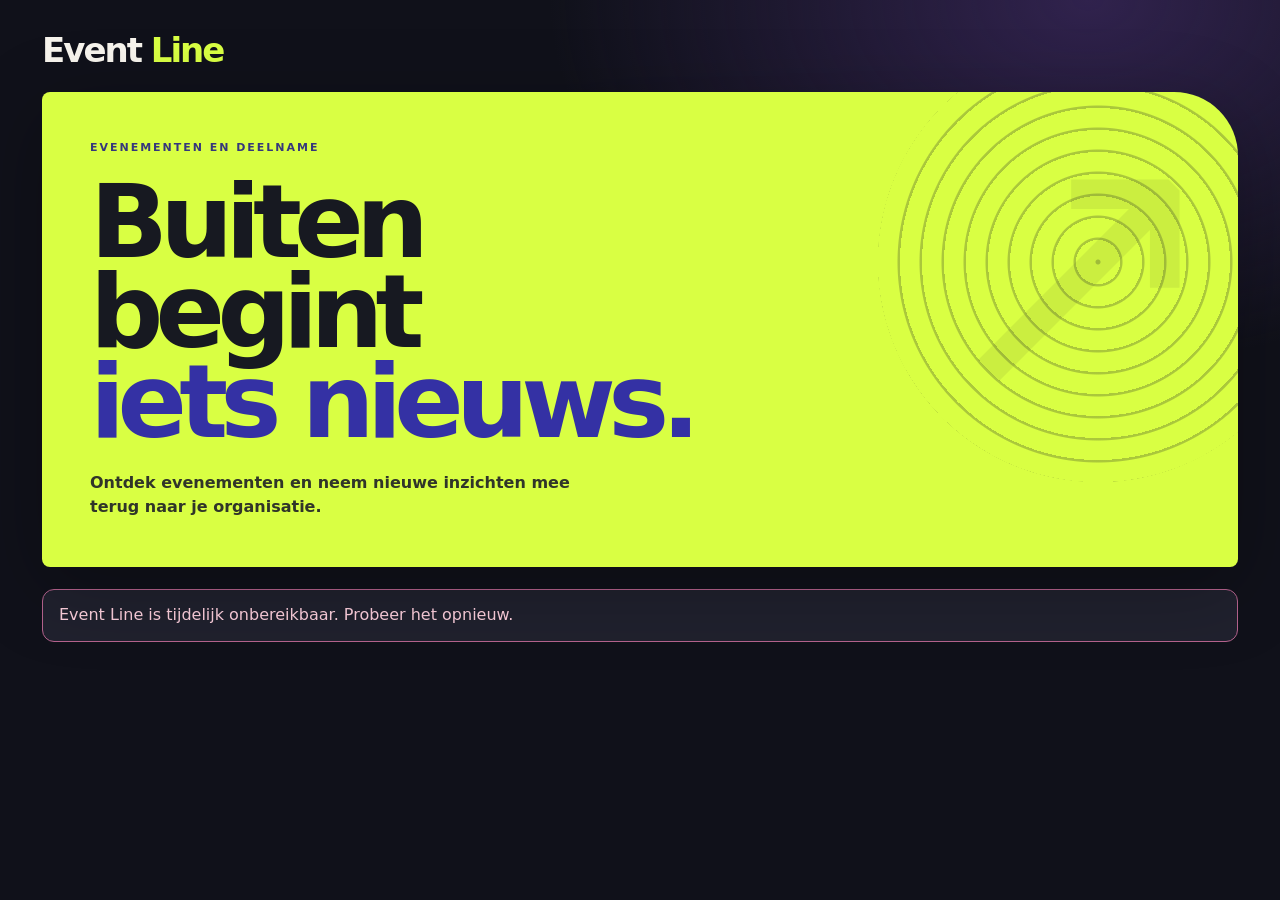
==== commit d63ef902: "Use Event Line as the product name" ====
--- a/index.html
+++ b/index.html
@@ -4,14 +4,14 @@
   <meta charset="utf-8">
   <meta name="viewport" content="width=device-width,initial-scale=1">
   <meta name="referrer" content="no-referrer">
-  <title>Eventlijn — evenementen en deelname</title>
+  <title>Event Line — evenementen en deelname</title>
   <link rel="stylesheet" href="eventlijn.css">
   <script src="eventlijn.js" defer></script>
 </head>
 <body>
   <main class="shell">
     <header class="top">
-      <div class="logo" aria-label="Eventlijn">event<span>lijn.</span></div>
+      <div class="logo" aria-label="Event Line">Event <span>Line</span></div>
       <div class="right" id="accountBar" hidden>
         <span class="chip" id="identity"></span>
         <button class="secondary" id="logout">Uitloggen</button>
@@ -26,8 +26,8 @@
       <button class="primary" id="addEvent" hidden>+ Evenement toevoegen</button>
     </section>
     <p class="status" id="status" role="status" hidden></p>
-    <noscript><p>Schakel JavaScript in om Eventlijn te gebruiken.</p></noscript>
-    <section id="access" class="panel" aria-label="Toegang tot Eventlijn" hidden>
+    <noscript><p>Schakel JavaScript in om Event Line te gebruiken.</p></noscript>
+    <section id="access" class="panel" aria-label="Toegang tot Event Line" hidden>
       <h2 id="accessHeading">Inloggen</h2>
       <p class="muted" id="accessText" hidden></p>
       <form id="accessForm">
